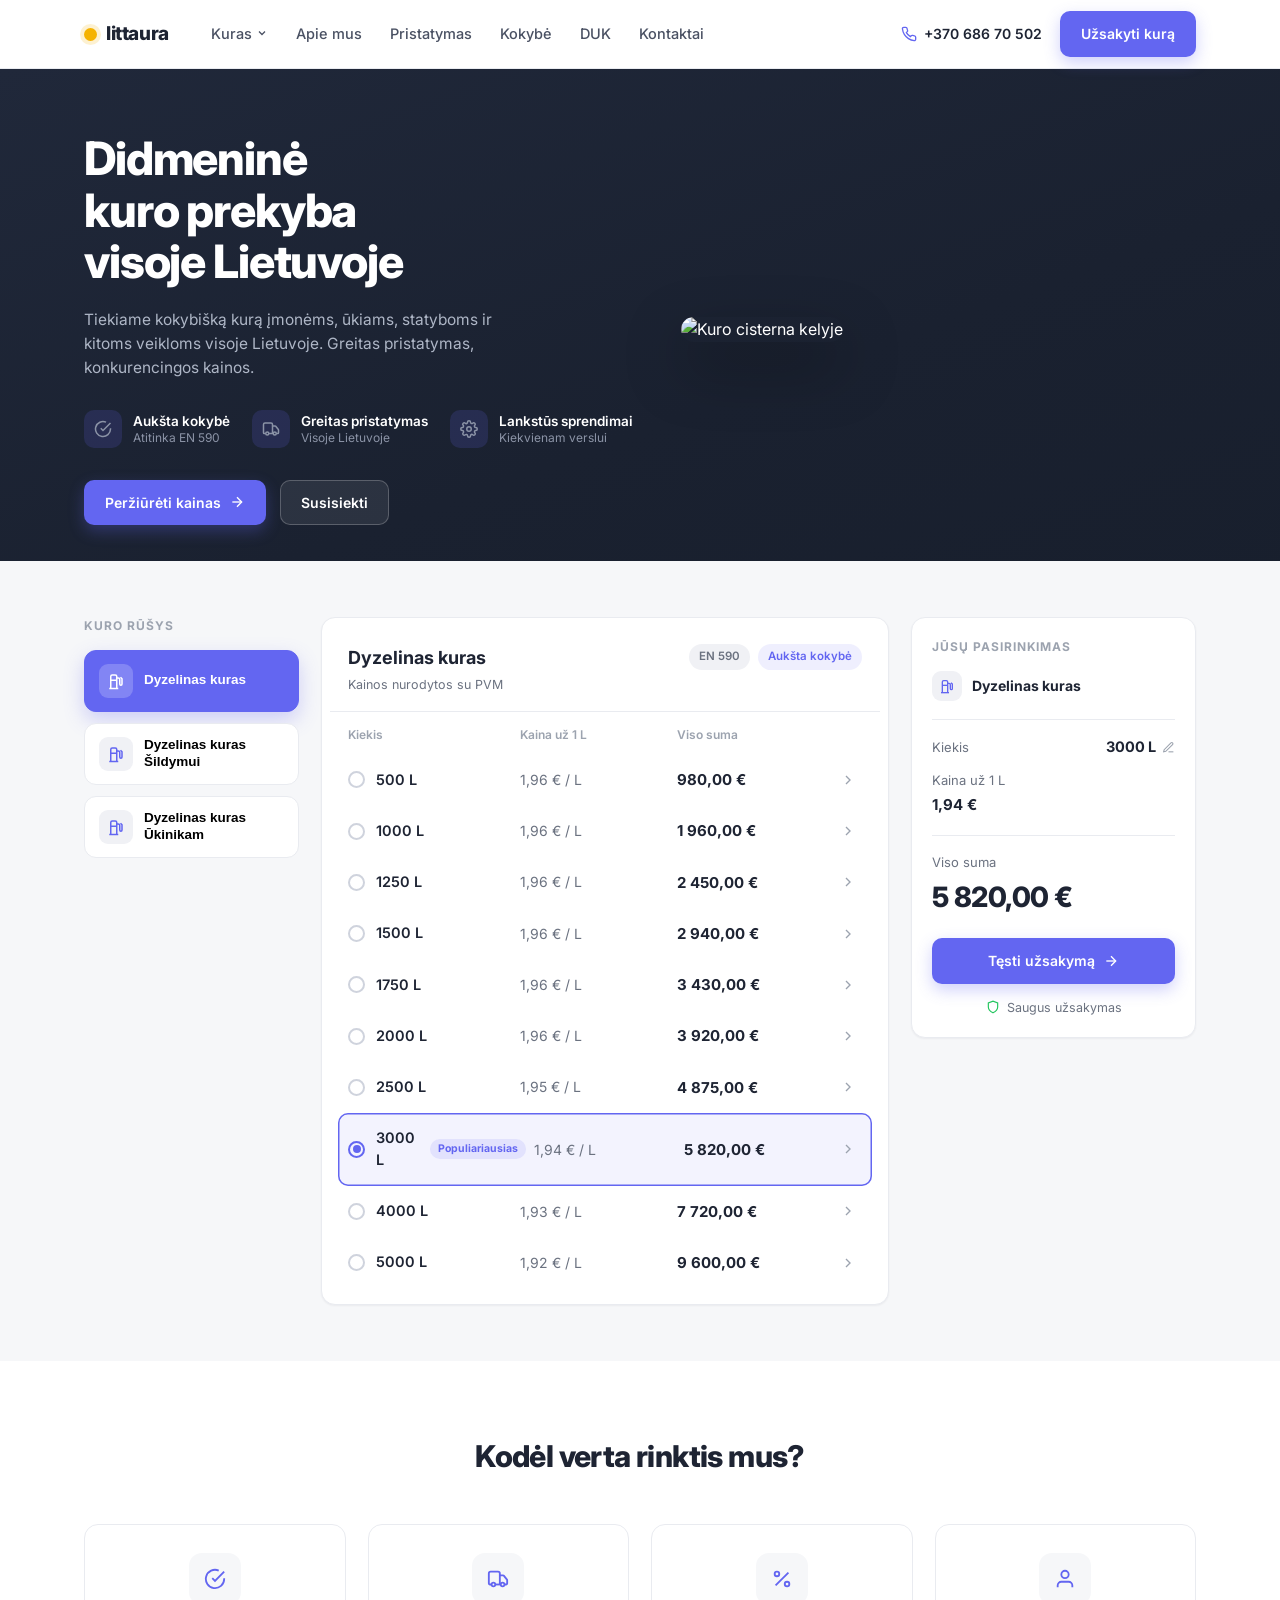
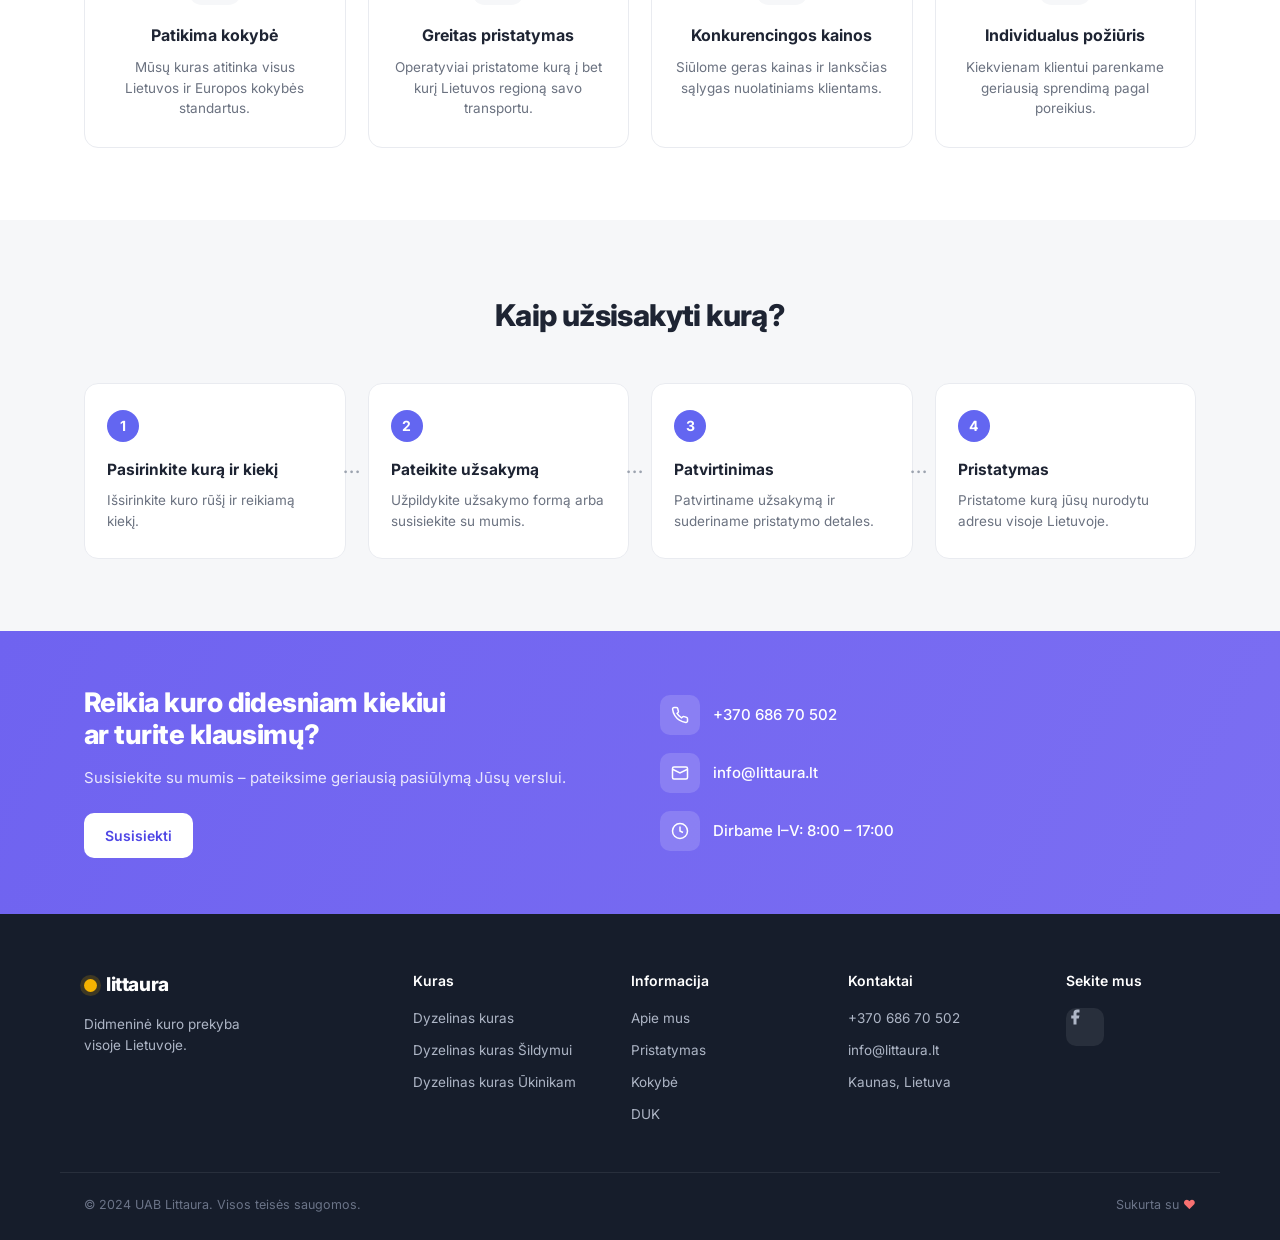
==== index.html @ c308f1c4 "Match the owner's real Google Sheet layout and products - Parser now reads the wide sheet (3 side-by" ====
<!DOCTYPE html>
<html lang="lt">
<head>
  <meta charset="UTF-8" />
  <meta name="viewport" content="width=device-width, initial-scale=1.0" />
  <title>Littaura — Didmeninė kuro prekyba visoje Lietuvoje</title>
  <meta name="description" content="Tiekiame kokybišką kurą įmonėms, ūkiams, statyboms ir kitoms veikloms visoje Lietuvoje. Greitas pristatymas, konkurencingos kainos." />
  <link rel="preconnect" href="https://fonts.googleapis.com" />
  <link rel="preconnect" href="https://fonts.gstatic.com" crossorigin />
  <link href="https://fonts.googleapis.com/css2?family=Inter:wght@400;500;600;700;800&display=swap" rel="stylesheet" />
  <link rel="stylesheet" href="styles.css?v=9" />
</head>
<body>
  <!-- HEADER -->
  <header class="site-header">
    <div class="container header-inner">
      <a href="#" class="brand" aria-label="Littaura">
        <span class="brand-dot"></span>
        <span class="brand-name">littaura</span>
      </a>

      <nav class="nav" id="nav">
        <div class="nav-item has-dropdown">
          <a href="#kainos">Kuras
            <svg width="12" height="12" viewBox="0 0 24 24" fill="none" stroke="currentColor" stroke-width="2.5"><path d="m6 9 6 6 6-6"/></svg>
          </a>
          <div class="dropdown">
            <a href="#kainos" class="fuel-link" data-fuel="DK">Dyzelinas kuras</a>
            <a href="#kainos" class="fuel-link" data-fuel="DKK">Dyzelinas kuras Šildymui</a>
            <a href="#kainos" class="fuel-link" data-fuel="DKU">Dyzelinas kuras Ūkinikam</a>
          </div>
        </div>
        <a href="#apie" class="nav-item">Apie mus</a>
        <a href="#pristatymas" class="nav-item">Pristatymas</a>
        <a href="#kokybe" class="nav-item">Kokybė</a>
        <a href="#duk" class="nav-item">DUK</a>
        <a href="#kontaktai" class="nav-item">Kontaktai</a>
      </nav>

      <div class="header-actions">
        <a href="tel:+37068670502" class="header-phone">
          <svg width="16" height="16" viewBox="0 0 24 24" fill="none" stroke="currentColor" stroke-width="2"><path d="M22 16.92v3a2 2 0 0 1-2.18 2 19.79 19.79 0 0 1-8.63-3.07 19.5 19.5 0 0 1-6-6 19.79 19.79 0 0 1-3.07-8.67A2 2 0 0 1 4.11 2h3a2 2 0 0 1 2 1.72 12.84 12.84 0 0 0 .7 2.81 2 2 0 0 1-.45 2.11L8.09 9.91a16 16 0 0 0 6 6l1.27-1.27a2 2 0 0 1 2.11-.45 12.84 12.84 0 0 0 2.81.7A2 2 0 0 1 22 16.92z"/></svg>
          +370 686 70 502
        </a>
        <a href="#" class="btn btn-primary order-trigger">Užsakyti kurą</a>
        <button class="nav-toggle" id="navToggle" aria-label="Meniu">
          <span></span><span></span><span></span>
        </button>
      </div>
    </div>
  </header>

  <!-- HERO -->
  <section class="hero">
    <div class="container hero-grid">
      <div class="hero-copy">
        <h1>Didmeninė<br />kuro prekyba<br />visoje Lietuvoje</h1>
        <p class="hero-lead">Tiekiame kokybišką kurą įmonėms, ūkiams, statyboms ir kitoms veikloms visoje Lietuvoje. Greitas pristatymas, konkurencingos kainos.</p>

        <div class="hero-features">
          <div class="hero-feature">
            <span class="hf-icon">
              <svg width="18" height="18" viewBox="0 0 24 24" fill="none" stroke="currentColor" stroke-width="2"><path d="M22 11.08V12a10 10 0 1 1-5.93-9.14"/><path d="m9 11 3 3L22 4"/></svg>
            </span>
            <div><strong>Aukšta kokybė</strong><span>Atitinka EN 590</span></div>
          </div>
          <div class="hero-feature">
            <span class="hf-icon">
              <svg width="18" height="18" viewBox="0 0 24 24" fill="none" stroke="currentColor" stroke-width="2"><path d="M14 18V6a2 2 0 0 0-2-2H4a2 2 0 0 0-2 2v11a1 1 0 0 0 1 1h2"/><path d="M15 18H9"/><path d="M19 18h2a1 1 0 0 0 1-1v-3.65a1 1 0 0 0-.22-.62l-3.48-4.35A1 1 0 0 0 17.52 8H14"/><circle cx="17" cy="18" r="2"/><circle cx="7" cy="18" r="2"/></svg>
            </span>
            <div><strong>Greitas pristatymas</strong><span>Visoje Lietuvoje</span></div>
          </div>
          <div class="hero-feature">
            <span class="hf-icon">
              <svg width="18" height="18" viewBox="0 0 24 24" fill="none" stroke="currentColor" stroke-width="2"><circle cx="12" cy="12" r="3"/><path d="M19.4 15a1.65 1.65 0 0 0 .33 1.82l.06.06a2 2 0 1 1-2.83 2.83l-.06-.06a1.65 1.65 0 0 0-1.82-.33 1.65 1.65 0 0 0-1 1.51V21a2 2 0 0 1-4 0v-.09A1.65 1.65 0 0 0 9 19.4a1.65 1.65 0 0 0-1.82.33l-.06.06a2 2 0 1 1-2.83-2.83l.06-.06a1.65 1.65 0 0 0 .33-1.82 1.65 1.65 0 0 0-1.51-1H3a2 2 0 0 1 0-4h.09A1.65 1.65 0 0 0 4.6 9a1.65 1.65 0 0 0-.33-1.82l-.06-.06a2 2 0 1 1 2.83-2.83l.06.06a1.65 1.65 0 0 0 1.82.33H9a1.65 1.65 0 0 0 1-1.51V3a2 2 0 0 1 4 0v.09a1.65 1.65 0 0 0 1 1.51 1.65 1.65 0 0 0 1.82-.33l.06-.06a2 2 0 1 1 2.83 2.83l-.06.06a1.65 1.65 0 0 0-.33 1.82V9a1.65 1.65 0 0 0 1.51 1H21a2 2 0 0 1 0 4h-.09a1.65 1.65 0 0 0-1.51 1z"/></svg>
            </span>
            <div><strong>Lankstūs sprendimai</strong><span>Kiekvienam verslui</span></div>
          </div>
        </div>

        <div class="hero-buttons">
          <a href="#kainos" class="btn btn-primary">Peržiūrėti kainas
            <svg width="16" height="16" viewBox="0 0 24 24" fill="none" stroke="currentColor" stroke-width="2"><path d="M5 12h14"/><path d="m12 5 7 7-7 7"/></svg>
          </a>
          <a href="#" class="btn btn-ghost order-trigger">Susisiekti</a>
        </div>
      </div>

      <div class="hero-media">
        <img src="https://images.unsplash.com/photo-1601584115197-04ecc0da31d7?auto=format&fit=crop&w=1100&q=80" alt="Kuro cisterna kelyje" loading="eager" />
      </div>
    </div>
  </section>

  <!-- PRICING -->
  <section class="pricing" id="kainos">
    <div class="container pricing-grid">
      <!-- Fuel type sidebar -->
      <aside class="fuel-types">
        <h3 class="eyebrow">Kuro rūšys</h3>
        <button class="fuel-type is-active" data-fuel="DK">
          <span class="ft-icon"><svg width="18" height="18" viewBox="0 0 24 24" fill="none" stroke="currentColor" stroke-width="2"><path d="M3 22h12"/><path d="M5 22V6a2 2 0 0 1 2-2h4a2 2 0 0 1 2 2v16"/><path d="M13 8h2a2 2 0 0 1 2 2v6a1.5 1.5 0 0 0 3 0V9l-2-2"/><path d="M5 11h8"/></svg></span>
          <span class="ft-label"><strong>Dyzelinas kuras</strong></span>
        </button>
        <button class="fuel-type" data-fuel="DKK">
          <span class="ft-icon"><svg width="18" height="18" viewBox="0 0 24 24" fill="none" stroke="currentColor" stroke-width="2"><path d="M3 22h12"/><path d="M5 22V6a2 2 0 0 1 2-2h4a2 2 0 0 1 2 2v16"/><path d="M13 8h2a2 2 0 0 1 2 2v6a1.5 1.5 0 0 0 3 0V9l-2-2"/><path d="M5 11h8"/></svg></span>
          <span class="ft-label"><strong>Dyzelinas kuras<br />Šildymui</strong></span>
        </button>
        <button class="fuel-type" data-fuel="DKU">
          <span class="ft-icon"><svg width="18" height="18" viewBox="0 0 24 24" fill="none" stroke="currentColor" stroke-width="2"><path d="M3 22h12"/><path d="M5 22V6a2 2 0 0 1 2-2h4a2 2 0 0 1 2 2v16"/><path d="M13 8h2a2 2 0 0 1 2 2v6a1.5 1.5 0 0 0 3 0V9l-2-2"/><path d="M5 11h8"/></svg></span>
          <span class="ft-label"><strong>Dyzelinas kuras<br />Ūkinikam</strong></span>
        </button>
      </aside>

      <!-- Price table -->
      <div class="price-card">
        <div class="price-head">
          <div>
            <h3 id="fuelTitle">Dyzelinas kuras</h3>
            <p class="price-sub">Kainos nurodytos su PVM</p>
          </div>
          <div class="price-tags">
            <span class="tag tag-muted">EN 590</span>
            <span class="tag tag-soft">Aukšta kokybė</span>
          </div>
        </div>

        <div class="price-table-head">
          <span>Kiekis</span>
          <span>Kaina už 1 L</span>
          <span>Viso suma</span>
          <span></span>
        </div>

        <div class="price-rows" id="priceRows"><!-- JS injected --></div>
      </div>

      <!-- Summary -->
      <aside class="summary-card">
        <h3 class="eyebrow">Jūsų pasirinkimas</h3>
        <div class="summary-fuel">
          <span class="ft-icon sm"><svg width="16" height="16" viewBox="0 0 24 24" fill="none" stroke="currentColor" stroke-width="2"><path d="M3 22h12"/><path d="M5 22V6a2 2 0 0 1 2-2h4a2 2 0 0 1 2 2v16"/><path d="M13 8h2a2 2 0 0 1 2 2v6a1.5 1.5 0 0 0 3 0V9l-2-2"/><path d="M5 11h8"/></svg></span>
          <strong id="sumFuel">Dyzelinas kuras</strong>
        </div>

        <div class="summary-row">
          <span>Kiekis</span>
          <strong id="sumQty">3000 L <svg width="13" height="13" viewBox="0 0 24 24" fill="none" stroke="currentColor" stroke-width="2"><path d="M12 20h9"/><path d="M16.5 3.5a2.121 2.121 0 0 1 3 3L7 19l-4 1 1-4Z"/></svg></strong>
        </div>
        <div class="summary-block">
          <span>Kaina už 1 L</span>
          <strong id="sumUnit">1,94 €</strong>
        </div>

        <div class="summary-total">
          <span>Viso suma</span>
          <strong id="sumTotal">5 820,00 €</strong>
        </div>

        <a href="#" class="btn btn-primary btn-block order-trigger" id="continueOrder" data-prefill>Tęsti užsakymą
          <svg width="16" height="16" viewBox="0 0 24 24" fill="none" stroke="currentColor" stroke-width="2"><path d="M5 12h14"/><path d="m12 5 7 7-7 7"/></svg>
        </a>
        <p class="secure-note">
          <svg width="14" height="14" viewBox="0 0 24 24" fill="none" stroke="currentColor" stroke-width="2"><path d="M12 22s8-4 8-10V5l-8-3-8 3v7c0 6 8 10 8 10z"/></svg>
          Saugus užsakymas
        </p>
      </aside>
    </div>
  </section>

  <!-- WHY US -->
  <section class="section" id="apie">
    <div class="container">
      <h2 class="section-title">Kodėl verta rinktis mus?</h2>
      <div class="cards-4">
        <div class="info-card">
          <span class="ic-icon"><svg width="22" height="22" viewBox="0 0 24 24" fill="none" stroke="currentColor" stroke-width="2"><path d="M22 11.08V12a10 10 0 1 1-5.93-9.14"/><path d="m9 11 3 3L22 4"/></svg></span>
          <h4>Patikima kokybė</h4>
          <p>Mūsų kuras atitinka visus Lietuvos ir Europos kokybės standartus.</p>
        </div>
        <div class="info-card">
          <span class="ic-icon"><svg width="22" height="22" viewBox="0 0 24 24" fill="none" stroke="currentColor" stroke-width="2"><path d="M14 18V6a2 2 0 0 0-2-2H4a2 2 0 0 0-2 2v11a1 1 0 0 0 1 1h2"/><path d="M15 18H9"/><path d="M19 18h2a1 1 0 0 0 1-1v-3.65a1 1 0 0 0-.22-.62l-3.48-4.35A1 1 0 0 0 17.52 8H14"/><circle cx="17" cy="18" r="2"/><circle cx="7" cy="18" r="2"/></svg></span>
          <h4>Greitas pristatymas</h4>
          <p>Operatyviai pristatome kurą į bet kurį Lietuvos regioną savo transportu.</p>
        </div>
        <div class="info-card">
          <span class="ic-icon"><svg width="22" height="22" viewBox="0 0 24 24" fill="none" stroke="currentColor" stroke-width="2"><line x1="19" y1="5" x2="5" y2="19"/><circle cx="6.5" cy="6.5" r="2.5"/><circle cx="17.5" cy="17.5" r="2.5"/></svg></span>
          <h4>Konkurencingos kainos</h4>
          <p>Siūlome geras kainas ir lanksčias sąlygas nuolatiniams klientams.</p>
        </div>
        <div class="info-card">
          <span class="ic-icon"><svg width="22" height="22" viewBox="0 0 24 24" fill="none" stroke="currentColor" stroke-width="2"><path d="M20 21v-2a4 4 0 0 0-4-4H8a4 4 0 0 0-4 4v2"/><circle cx="12" cy="7" r="4"/></svg></span>
          <h4>Individualus požiūris</h4>
          <p>Kiekvienam klientui parenkame geriausią sprendimą pagal poreikius.</p>
        </div>
      </div>
    </div>
  </section>

  <!-- HOW TO ORDER -->
  <section class="section section-alt" id="pristatymas">
    <div class="container">
      <h2 class="section-title">Kaip užsisakyti kurą?</h2>
      <div class="steps">
        <div class="step">
          <span class="step-num">1</span>
          <h4>Pasirinkite kurą ir kiekį</h4>
          <p>Išsirinkite kuro rūšį ir reikiamą kiekį.</p>
        </div>
        <div class="step">
          <span class="step-num">2</span>
          <h4>Pateikite užsakymą</h4>
          <p>Užpildykite užsakymo formą arba susisiekite su mumis.</p>
        </div>
        <div class="step">
          <span class="step-num">3</span>
          <h4>Patvirtinimas</h4>
          <p>Patvirtiname užsakymą ir suderiname pristatymo detales.</p>
        </div>
        <div class="step">
          <span class="step-num">4</span>
          <h4>Pristatymas</h4>
          <p>Pristatome kurą jūsų nurodytu adresu visoje Lietuvoje.</p>
        </div>
      </div>
    </div>
  </section>

  <!-- ORDER MODAL -->
  <div class="modal-overlay" id="orderModal" aria-hidden="true">
    <div class="modal" role="dialog" aria-modal="true" aria-labelledby="modalTitle">
      <button class="modal-close" id="modalClose" aria-label="Uždaryti">
        <svg width="20" height="20" viewBox="0 0 24 24" fill="none" stroke="currentColor" stroke-width="2"><path d="M18 6 6 18"/><path d="m6 6 12 12"/></svg>
      </button>

      <h2 class="modal-title" id="modalTitle">Pateikite užsakymą</h2>
      <p class="form-lead">Užpildykite formą — susisieksime su jumis ir pateiksime geriausią pasiūlymą.</p>

      <div class="modal-summary" id="modalSummary">
        <div class="ms-row"><span>Kuras</span><strong id="msFuel">Dyzelinas kuras</strong></div>
        <div class="ms-row"><span>Kiekis</span><strong id="msQty">3000 L</strong></div>
        <div class="ms-row ms-total"><span>Apytikslė suma</span><strong id="msTotal">5 820,00 €</strong></div>
      </div>

      <form class="order-form" id="orderForm" action="https://api.web3forms.com/submit" method="POST">
        <!-- 1. Gaukite nemokamą raktą: https://web3forms.com -> įveskite el. paštą -> nukopijuokite access key.
             2. Įklijuokite jį čia vietoj YOUR_ACCESS_KEY_HERE. -->
        <input type="hidden" name="access_key" value="YOUR_ACCESS_KEY_HERE" />
        <input type="hidden" name="subject" value="Naujas užsakymas iš Littaura svetainės" />
        <input type="hidden" name="from_name" value="Littaura svetainė" />
        <!-- Honeypot prieš šlamštą -->
        <input type="checkbox" name="botcheck" class="hp" tabindex="-1" autocomplete="off" />

        <div class="field-row">
          <div class="field">
            <label for="f-name">Vardas / Įmonė *</label>
            <input id="f-name" name="Vardas / Įmonė" type="text" required placeholder="Jūsų vardas arba įmonė" />
          </div>
          <div class="field">
            <label for="f-phone">Telefonas *</label>
            <input id="f-phone" name="Telefonas" type="tel" required placeholder="+370 6XX XXXXX" />
          </div>
        </div>

        <div class="field-row">
          <div class="field">
            <label for="f-email">El. paštas *</label>
            <input id="f-email" name="El. paštas" type="email" required placeholder="vardas@imone.lt" />
          </div>
          <div class="field">
            <label for="f-city">Pristatymo miestas / adresas</label>
            <input id="f-city" name="Pristatymo adresas" type="text" placeholder="Miestas, gatvė" />
          </div>
        </div>

        <div class="field-row">
          <div class="field">
            <label for="f-fuel">Kuro rūšis</label>
            <select id="f-fuel" name="Kuro rūšis">
              <option value="Dyzelinas kuras">Dyzelinas kuras</option>
              <option value="Dyzelinas kuras Šildymui">Dyzelinas kuras Šildymui</option>
              <option value="Dyzelinas kuras Ūkinikam">Dyzelinas kuras Ūkinikam</option>
            </select>
          </div>
          <div class="field">
            <label for="f-qty">Kiekis (L)</label>
            <input id="f-qty" name="Kiekis (L)" type="number" min="100" step="50" placeholder="3000" />
          </div>
        </div>

        <input type="hidden" name="Apytikslė suma" id="f-total" value="" />

        <div class="field">
          <label for="f-msg">Žinutė</label>
          <textarea id="f-msg" name="Žinutė" rows="4" placeholder="Papildoma informacija, pageidaujamas pristatymo laikas ir pan."></textarea>
        </div>

        <button type="submit" class="btn btn-primary btn-block" id="orderSubmit">Siųsti užsakymą
          <svg width="16" height="16" viewBox="0 0 24 24" fill="none" stroke="currentColor" stroke-width="2"><path d="M5 12h14"/><path d="m12 5 7 7-7 7"/></svg>
        </button>

        <p class="form-status" id="formStatus" role="status" aria-live="polite"></p>
        <p class="secure-note">
          <svg width="14" height="14" viewBox="0 0 24 24" fill="none" stroke="currentColor" stroke-width="2"><path d="M12 22s8-4 8-10V5l-8-3-8 3v7c0 6 8 10 8 10z"/></svg>
          Saugus užsakymas — jūsų duomenys naudojami tik užsakymui apdoroti
        </p>
      </form>
    </div>
  </div>

  <!-- CTA -->
  <section class="cta" id="kontaktai">
    <div class="container cta-grid">
      <div class="cta-copy">
        <h2>Reikia kuro didesniam kiekiui<br />ar turite klausimų?</h2>
        <p>Susisiekite su mumis – pateiksime geriausią pasiūlymą Jūsų verslui.</p>
        <a href="#" class="btn btn-white order-trigger">Susisiekti</a>
      </div>
      <div class="cta-contacts">
        <a href="tel:+37068670502" class="cta-contact">
          <span class="cc-icon"><svg width="18" height="18" viewBox="0 0 24 24" fill="none" stroke="currentColor" stroke-width="2"><path d="M22 16.92v3a2 2 0 0 1-2.18 2 19.79 19.79 0 0 1-8.63-3.07 19.5 19.5 0 0 1-6-6 19.79 19.79 0 0 1-3.07-8.67A2 2 0 0 1 4.11 2h3a2 2 0 0 1 2 1.72 12.84 12.84 0 0 0 .7 2.81 2 2 0 0 1-.45 2.11L8.09 9.91a16 16 0 0 0 6 6l1.27-1.27a2 2 0 0 1 2.11-.45 12.84 12.84 0 0 0 2.81.7A2 2 0 0 1 22 16.92z"/></svg></span>
          +370 686 70 502
        </a>
        <a href="mailto:info@littaura.lt" class="cta-contact">
          <span class="cc-icon"><svg width="18" height="18" viewBox="0 0 24 24" fill="none" stroke="currentColor" stroke-width="2"><rect x="2" y="4" width="20" height="16" rx="2"/><path d="m22 7-10 5L2 7"/></svg></span>
          info@littaura.lt
        </a>
        <div class="cta-contact">
          <span class="cc-icon"><svg width="18" height="18" viewBox="0 0 24 24" fill="none" stroke="currentColor" stroke-width="2"><circle cx="12" cy="12" r="10"/><path d="M12 6v6l4 2"/></svg></span>
          Dirbame I–V: 8:00 – 17:00
        </div>
      </div>
    </div>
  </section>

  <!-- FOOTER -->
  <footer class="site-footer" id="duk">
    <div class="container footer-grid">
      <div class="footer-brand">
        <a href="#" class="brand">
          <span class="brand-dot"></span>
          <span class="brand-name">littaura</span>
        </a>
        <p>Didmeninė kuro prekyba<br />visoje Lietuvoje.</p>
      </div>
      <div class="footer-col">
        <h5>Kuras</h5>
        <a href="#kainos" class="fuel-link" data-fuel="DK">Dyzelinas kuras</a>
        <a href="#kainos" class="fuel-link" data-fuel="DKK">Dyzelinas kuras Šildymui</a>
        <a href="#kainos" class="fuel-link" data-fuel="DKU">Dyzelinas kuras Ūkinikam</a>
      </div>
      <div class="footer-col">
        <h5>Informacija</h5>
        <a href="#apie">Apie mus</a>
        <a href="#pristatymas">Pristatymas</a>
        <a href="#kokybe">Kokybė</a>
        <a href="#duk">DUK</a>
      </div>
      <div class="footer-col">
        <h5>Kontaktai</h5>
        <a href="tel:+37068670502">+370 686 70 502</a>
        <a href="mailto:info@littaura.lt">info@littaura.lt</a>
        <span>Kaunas, Lietuva</span>
      </div>
      <div class="footer-col">
        <h5>Sekite mus</h5>
        <a href="#" class="social" aria-label="Facebook">
          <svg width="18" height="18" viewBox="0 0 24 24" fill="currentColor"><path d="M18 2h-3a5 5 0 0 0-5 5v3H7v4h3v8h4v-8h3l1-4h-4V7a1 1 0 0 1 1-1h3z"/></svg>
        </a>
      </div>
    </div>
    <div class="container footer-bottom">
      <span>© 2024 UAB Littaura. Visos teisės saugomos.</span>
      <span>Sukurta su <span class="heart">♥</span></span>
    </div>
  </footer>

  <script src="script.js?v=9"></script>
</body>
</html>
---- styles.css ----
:root {
  --navy: #1f2738;
  --navy-deep: #161d2b;
  --indigo: #6366f1;
  --indigo-dark: #4f46e5;
  --violet: #7c6cf0;
  --yellow: #f5b301;
  --text: #1e2433;
  --muted: #6b7280;
  --muted-2: #9ca3af;
  --line: #e9ebf0;
  --bg: #ffffff;
  --bg-soft: #f6f7f9;
  --bg-softer: #f0f1f5;
  --radius: 14px;
  --shadow-sm: 0 1px 2px rgba(16, 24, 40, .05);
  --shadow: 0 10px 30px rgba(16, 24, 40, .08);
}

* { box-sizing: border-box; margin: 0; padding: 0; }

html { scroll-behavior: smooth; }

body {
  font-family: 'Inter', system-ui, -apple-system, sans-serif;
  color: var(--text);
  background: var(--bg);
  line-height: 1.55;
  -webkit-font-smoothing: antialiased;
}

a { text-decoration: none; color: inherit; }

.container {
  width: 100%;
  max-width: 1160px;
  margin: 0 auto;
  padding: 0 24px;
}

/* ---------- Buttons ---------- */
.btn {
  display: inline-flex;
  align-items: center;
  justify-content: center;
  gap: 8px;
  font-size: 14px;
  font-weight: 600;
  padding: 11px 20px;
  border-radius: 10px;
  border: 1px solid transparent;
  cursor: pointer;
  transition: transform .15s ease, background .15s ease, box-shadow .15s ease;
  white-space: nowrap;
}
.btn:hover { transform: translateY(-1px); }
.btn-primary { background: var(--indigo); color: #fff; box-shadow: 0 6px 16px rgba(99, 102, 241, .3); }
.btn-primary:hover { background: var(--indigo-dark); }
.btn-ghost { background: rgba(255, 255, 255, .08); color: #fff; border-color: rgba(255, 255, 255, .22); }
.btn-ghost:hover { background: rgba(255, 255, 255, .15); }
.btn-white { background: #fff; color: var(--indigo-dark); }
.btn-block { width: 100%; }

/* ---------- Header ---------- */
.site-header {
  position: sticky;
  top: 0;
  z-index: 50;
  background: rgba(255, 255, 255, .92);
  backdrop-filter: blur(10px);
  border-bottom: 1px solid var(--line);
}
.header-inner {
  display: flex;
  align-items: center;
  gap: 24px;
  height: 68px;
}
.brand { display: inline-flex; align-items: center; gap: 9px; font-weight: 800; }
.brand-dot { width: 13px; height: 13px; border-radius: 50%; background: var(--yellow); box-shadow: 0 0 0 4px rgba(245, 179, 1, .18); }
.brand-name { font-size: 19px; letter-spacing: -.02em; }

.nav { display: flex; align-items: center; gap: 28px; margin-left: 18px; }
.nav-item { font-size: 14.5px; font-weight: 500; color: #4a5163; display: inline-flex; align-items: center; gap: 4px; transition: color .15s; }
.nav-item:hover { color: var(--indigo); }
.has-dropdown { position: relative; }
.dropdown {
  position: absolute;
  top: 130%;
  left: -14px;
  background: #fff;
  border: 1px solid var(--line);
  border-radius: 12px;
  box-shadow: var(--shadow);
  padding: 8px;
  min-width: 230px;
  opacity: 0;
  visibility: hidden;
  transform: translateY(6px);
  transition: all .18s ease;
}
.has-dropdown:hover .dropdown { opacity: 1; visibility: visible; transform: translateY(0); }
.dropdown a { display: block; padding: 9px 12px; border-radius: 8px; font-size: 14px; color: #4a5163; }
.dropdown a:hover { background: var(--bg-soft); color: var(--indigo); }

.header-actions { display: flex; align-items: center; gap: 18px; margin-left: auto; }
.header-phone { display: inline-flex; align-items: center; gap: 7px; font-size: 14px; font-weight: 600; color: var(--text); }
.header-phone svg { color: var(--indigo); }

.nav-toggle { display: none; flex-direction: column; gap: 4px; background: none; border: none; cursor: pointer; padding: 6px; }
.nav-toggle span { width: 22px; height: 2px; background: var(--text); border-radius: 2px; }

/* ---------- Hero ---------- */
.hero {
  background: linear-gradient(160deg, #20283a 0%, #1a2130 60%, #181f2d 100%);
  color: #fff;
  padding: 64px 0 70px;
}
.hero-grid {
  display: grid;
  grid-template-columns: 1fr 1.25fr;
  gap: 48px;
  align-items: center;
}
.hero-copy h1 { font-size: 46px; line-height: 1.12; font-weight: 800; letter-spacing: -.025em; }
.hero-lead { margin-top: 20px; max-width: 440px; color: #aeb6c6; font-size: 15.5px; }

.hero-features { display: flex; flex-wrap: nowrap; gap: 22px; margin: 30px 0 32px; }
.hero-feature { display: flex; align-items: center; gap: 11px; }
.hf-icon {
  width: 38px; height: 38px; border-radius: 10px;
  display: grid; place-items: center;
  background: rgba(99, 102, 241, .16); color: #b7b9fb;
  flex-shrink: 0;
}
.hero-feature div { display: flex; flex-direction: column; line-height: 1.25; }
.hero-feature strong { font-size: 13.5px; font-weight: 600; white-space: nowrap; }
.hero-feature span { font-size: 12px; color: #8b93a6; white-space: nowrap; }

.hero-buttons { display: flex; gap: 14px; }

.hero-media img {
  width: 100%;
  height: 460px;
  object-fit: cover;
  border-radius: 16px;
  box-shadow: 0 24px 60px rgba(0, 0, 0, .35);
}

/* ---------- Pricing ---------- */
.pricing { background: var(--bg-soft); padding: 56px 0; margin-top: -34px; }
.pricing-grid {
  display: grid;
  grid-template-columns: 215px 1fr 285px;
  gap: 22px;
  align-items: start;
}
.eyebrow { font-size: 12px; font-weight: 700; text-transform: uppercase; letter-spacing: .08em; color: var(--muted-2); margin-bottom: 14px; }

.fuel-types { }
.fuel-type {
  width: 100%;
  display: flex;
  align-items: center;
  gap: 11px;
  text-align: left;
  background: #fff;
  border: 1px solid var(--line);
  border-radius: 12px;
  padding: 13px 14px;
  margin-bottom: 11px;
  cursor: pointer;
  transition: all .15s ease;
}
.fuel-type:hover { border-color: #c9ccf6; }
.fuel-type.is-active { background: var(--indigo); border-color: var(--indigo); box-shadow: 0 8px 20px rgba(99, 102, 241, .28); }
.fuel-type.is-active .ft-label strong { color: #fff; }
.fuel-type.is-active .ft-icon { background: rgba(255, 255, 255, .2); color: #fff; }
.ft-icon { width: 34px; height: 34px; border-radius: 9px; background: var(--bg-softer); color: var(--indigo); display: grid; place-items: center; flex-shrink: 0; }
.ft-icon.sm { width: 30px; height: 30px; }
.ft-label strong { font-size: 13.5px; font-weight: 600; line-height: 1.25; display: block; }

/* Price card */
.price-card { background: #fff; border: 1px solid var(--line); border-radius: var(--radius); padding: 8px; box-shadow: var(--shadow-sm); }
.price-head { display: flex; justify-content: space-between; align-items: flex-start; padding: 18px 18px 16px; border-bottom: 1px solid var(--line); }
.price-head h3 { font-size: 18px; font-weight: 700; }
.price-sub { font-size: 12.5px; color: var(--muted); margin-top: 3px; }
.price-tags { display: flex; gap: 8px; flex-shrink: 0; }
.tag { font-size: 11.5px; font-weight: 600; padding: 4px 10px; border-radius: 20px; }
.tag-muted { background: var(--bg-softer); color: var(--muted); }
.tag-soft { background: rgba(99, 102, 241, .1); color: var(--indigo); }

.price-table-head, .price-row {
  display: grid;
  grid-template-columns: 1.1fr 1fr 1fr 28px;
  align-items: center;
  gap: 8px;
}
.price-table-head { padding: 14px 18px 10px; font-size: 12px; color: var(--muted-2); font-weight: 600; }
.price-rows { padding: 0 8px 8px; }
.price-row {
  padding: 14px 10px;
  border-radius: 10px;
  cursor: pointer;
  transition: background .12s ease;
  position: relative;
}
.price-row:hover { background: var(--bg-soft); }
.price-row.is-selected { background: #f3f3fe; box-shadow: inset 0 0 0 1.5px var(--indigo); }

.qty-cell { display: flex; align-items: center; gap: 11px; font-size: 14.5px; font-weight: 600; }
.radio {
  width: 17px; height: 17px; border-radius: 50%;
  border: 2px solid #cfd3dd; flex-shrink: 0;
  display: grid; place-items: center; transition: all .12s;
}
.price-row.is-selected .radio { border-color: var(--indigo); }
.price-row.is-selected .radio::after { content: ''; width: 8px; height: 8px; border-radius: 50%; background: var(--indigo); }
.badge-pop { font-size: 10.5px; font-weight: 700; color: var(--indigo); background: rgba(99, 102, 241, .12); padding: 2px 8px; border-radius: 12px; margin-left: 4px; }

.unit-cell { font-size: 14px; color: var(--muted); }
.total-cell { font-size: 15px; font-weight: 700; }
.chev { color: var(--muted-2); display: grid; place-items: center; }

/* Summary */
.summary-card { background: #fff; border: 1px solid var(--line); border-radius: var(--radius); padding: 20px; box-shadow: var(--shadow-sm); position: sticky; top: 88px; }
.summary-fuel { display: flex; align-items: center; gap: 10px; padding-bottom: 18px; border-bottom: 1px solid var(--line); }
.summary-fuel strong { font-size: 14px; }
.summary-row { display: flex; justify-content: space-between; align-items: center; padding: 16px 0 4px; }
.summary-row span { font-size: 13px; color: var(--muted); }
.summary-row strong { font-size: 14.5px; display: inline-flex; align-items: center; gap: 6px; }
.summary-row strong svg { color: var(--muted-2); }
.summary-block { padding: 8px 0 18px; border-bottom: 1px solid var(--line); }
.summary-block span { font-size: 13px; color: var(--muted); display: block; margin-bottom: 2px; }
.summary-block strong { font-size: 15px; }
.summary-total { padding: 16px 0 18px; }
.summary-total span { font-size: 13px; color: var(--muted); display: block; margin-bottom: 4px; }
.summary-total strong { font-size: 28px; font-weight: 800; letter-spacing: -.02em; }
.secure-note { display: flex; align-items: center; justify-content: center; gap: 7px; margin-top: 14px; font-size: 12.5px; color: var(--muted); }
.secure-note svg { color: #22c55e; }

/* ---------- Sections ---------- */
.section { padding: 72px 0; }
.section-alt { background: var(--bg-soft); }
.section-title { text-align: center; font-size: 30px; font-weight: 800; letter-spacing: -.02em; margin-bottom: 44px; }

.cards-4 { display: grid; grid-template-columns: repeat(4, 1fr); gap: 22px; }
.info-card {
  background: #fff;
  border: 1px solid var(--line);
  border-radius: var(--radius);
  padding: 28px 22px;
  text-align: center;
  transition: transform .18s ease, box-shadow .18s ease;
}
.info-card:hover { transform: translateY(-4px); box-shadow: var(--shadow); }
.ic-icon {
  width: 52px; height: 52px; border-radius: 13px;
  display: grid; place-items: center; margin: 0 auto 18px;
  background: var(--bg-soft); color: var(--indigo);
}
.info-card h4 { font-size: 16px; font-weight: 700; margin-bottom: 9px; }
.info-card p { font-size: 13.5px; color: var(--muted); }

/* Steps */
.steps { display: grid; grid-template-columns: repeat(4, 1fr); gap: 22px; position: relative; }
.step {
  background: #fff;
  border: 1px solid var(--line);
  border-radius: var(--radius);
  padding: 26px 22px;
  position: relative;
}
.step-num {
  width: 32px; height: 32px; border-radius: 50%;
  background: var(--indigo); color: #fff;
  display: grid; place-items: center;
  font-size: 14px; font-weight: 700; margin-bottom: 16px;
}
.step h4 { font-size: 15.5px; font-weight: 700; margin-bottom: 8px; }
.step p { font-size: 13.5px; color: var(--muted); }
.step:not(:last-child)::after {
  content: '···';
  position: absolute;
  right: -16px; top: 50%;
  transform: translateY(-50%);
  color: var(--muted-2);
  font-weight: 700;
  letter-spacing: 1px;
}

/* ---------- Order modal ---------- */
.modal-overlay {
  position: fixed;
  inset: 0;
  z-index: 100;
  background: rgba(18, 22, 33, .55);
  backdrop-filter: blur(3px);
  display: flex;
  align-items: flex-start;
  justify-content: center;
  padding: 40px 20px;
  overflow-y: auto;
  opacity: 0;
  visibility: hidden;
  transition: opacity .2s ease, visibility .2s ease;
}
.modal-overlay.open { opacity: 1; visibility: visible; }
.modal {
  position: relative;
  background: #fff;
  border-radius: 18px;
  padding: 32px;
  width: 100%;
  max-width: 560px;
  box-shadow: 0 30px 80px rgba(0, 0, 0, .35);
  transform: translateY(14px) scale(.98);
  transition: transform .22s ease;
}
.modal-overlay.open .modal { transform: translateY(0) scale(1); }
.modal-close {
  position: absolute;
  top: 16px;
  right: 16px;
  width: 36px;
  height: 36px;
  border: none;
  border-radius: 9px;
  background: var(--bg-soft);
  color: var(--muted);
  cursor: pointer;
  display: grid;
  place-items: center;
  transition: background .15s, color .15s;
}
.modal-close:hover { background: var(--bg-softer); color: var(--text); }
.modal-title { font-size: 23px; font-weight: 800; letter-spacing: -.02em; margin-bottom: 6px; }
.form-lead { color: var(--muted); font-size: 14.5px; margin-bottom: 18px; }

.modal-summary {
  background: var(--bg-soft);
  border: 1px solid var(--line);
  border-radius: 12px;
  padding: 14px 16px;
  margin-bottom: 22px;
}
.ms-row { display: flex; justify-content: space-between; align-items: center; padding: 5px 0; font-size: 14px; }
.ms-row span { color: var(--muted); }
.ms-row strong { font-weight: 600; }
.ms-total { border-top: 1px solid var(--line); margin-top: 4px; padding-top: 10px; }
.ms-total span { color: var(--text); font-weight: 600; }
.ms-total strong { font-size: 19px; font-weight: 800; color: var(--indigo); }

.order-form { }
body.modal-open { overflow: hidden; }
.field-row { display: grid; grid-template-columns: 1fr 1fr; gap: 16px; }
.field { margin-bottom: 16px; display: flex; flex-direction: column; }
.field label { font-size: 13px; font-weight: 600; color: #404a5e; margin-bottom: 7px; }
.field input, .field select, .field textarea {
  font-family: inherit;
  font-size: 14.5px;
  color: var(--text);
  padding: 12px 13px;
  border: 1px solid var(--line);
  border-radius: 10px;
  background: var(--bg-soft);
  transition: border-color .15s, background .15s, box-shadow .15s;
}
.field input::placeholder, .field textarea::placeholder { color: var(--muted-2); }
.field input:focus, .field select:focus, .field textarea:focus {
  outline: none;
  border-color: var(--indigo);
  background: #fff;
  box-shadow: 0 0 0 3px rgba(99, 102, 241, .12);
}
.field textarea { resize: vertical; min-height: 96px; }
.order-form .btn-block { margin-top: 6px; }
.hp { position: absolute; left: -9999px; opacity: 0; pointer-events: none; }
.form-status { font-size: 13.5px; margin-top: 14px; text-align: center; display: none; }
.form-status.show { display: block; }
.form-status.ok { color: #16a34a; }
.form-status.err { color: #dc2626; }
.order-form .secure-note { margin-top: 12px; }

/* ---------- CTA ---------- */
.cta { background: linear-gradient(115deg, #6f63f0 0%, #7b6ef2 100%); color: #fff; padding: 56px 0; }
.cta-grid { display: grid; grid-template-columns: 1fr 1fr; gap: 40px; align-items: center; }
.cta-copy h2 { font-size: 27px; font-weight: 800; line-height: 1.2; letter-spacing: -.02em; }
.cta-copy p { margin: 14px 0 24px; color: rgba(255, 255, 255, .85); font-size: 15px; }
.cta-contacts { display: flex; flex-direction: column; gap: 18px; }
.cta-contact { display: flex; align-items: center; gap: 13px; font-size: 15px; font-weight: 500; }
.cc-icon { width: 40px; height: 40px; border-radius: 10px; background: rgba(255, 255, 255, .15); display: grid; place-items: center; flex-shrink: 0; }

/* ---------- Footer ---------- */
.site-footer { background: var(--navy-deep); color: #aeb6c6; padding: 56px 0 26px; }
.footer-grid { display: grid; grid-template-columns: 1.6fr 1fr 1fr 1fr .7fr; gap: 32px; padding-bottom: 36px; border-bottom: 1px solid rgba(255, 255, 255, .08); }
.footer-brand .brand-name { color: #fff; }
.footer-brand p { margin-top: 14px; font-size: 13.5px; }
.footer-col h5 { color: #fff; font-size: 14px; font-weight: 600; margin-bottom: 16px; }
.footer-col a, .footer-col span { display: block; font-size: 13.5px; margin-bottom: 11px; transition: color .15s; }
.footer-col a:hover { color: #fff; }
.social { width: 38px; height: 38px; border-radius: 10px; background: rgba(255, 255, 255, .08); display: grid; place-items: center; color: #aeb6c6; transition: all .15s; }
.social:hover { background: var(--indigo); color: #fff; }
.footer-bottom { display: flex; justify-content: space-between; align-items: center; padding-top: 22px; font-size: 12.5px; color: #6b7488; }
.heart { color: #f87171; }

/* ---------- Responsive ---------- */
@media (max-width: 980px) {
  .pricing-grid { grid-template-columns: 1fr; }
  .fuel-types { display: grid; grid-template-columns: repeat(3, 1fr); gap: 11px; }
  .fuel-type { margin-bottom: 0; }
  .eyebrow { grid-column: 1 / -1; }
  .summary-card { position: static; }
  .cards-4 { grid-template-columns: repeat(2, 1fr); }
  .steps { grid-template-columns: repeat(2, 1fr); }
  .step:not(:last-child)::after { display: none; }
  .cta-grid { grid-template-columns: 1fr; }
  .footer-grid { grid-template-columns: 1fr 1fr; }
}

@media (max-width: 760px) {
  .nav { display: none; position: absolute; top: 68px; left: 0; right: 0; flex-direction: column; align-items: flex-start; gap: 4px; background: #fff; border-bottom: 1px solid var(--line); padding: 14px 24px; margin: 0; }
  .nav.open { display: flex; }
  .nav-toggle { display: flex; }
  .header-phone { display: none; }
  .hero { padding: 44px 0 54px; }
  .hero-grid { grid-template-columns: 1fr; gap: 30px; }
  .hero-copy h1 { font-size: 34px; }
  /* Let the feature badges wrap on small screens (they're forced to one line only on desktop). */
  .hero-features { flex-wrap: wrap; gap: 16px 26px; margin: 24px 0 26px; }
  .hero-media { order: -1; }
  .hero-media img { height: 230px; }
}

@media (max-width: 560px) {
  .container { padding: 0 16px; }
  .fuel-types { grid-template-columns: 1fr; }
  .cards-4, .steps, .footer-grid { grid-template-columns: 1fr; }
  .price-head { flex-direction: column; gap: 12px; }
  .footer-bottom { flex-direction: column; gap: 8px; }
  .section { padding: 48px 0; }
  .section-title { font-size: 23px; margin-bottom: 30px; }
  .hero-copy h1 { font-size: 30px; }
  .hero-buttons { flex-wrap: wrap; }
  .hero-buttons .btn { flex: 1 1 auto; }

  /* Compact price table: drop the chevron column, tighten spacing, allow the badge to wrap. */
  .price-table-head, .price-row { grid-template-columns: 1.2fr 1fr 1fr; gap: 6px; }
  .price-table-head { padding: 12px 12px 8px; font-size: 11px; }
  .price-rows { padding: 0 6px 6px; }
  .price-row { padding: 12px 8px; }
  .chev { display: none; }
  .qty-cell { flex-wrap: wrap; gap: 8px; font-size: 14px; }
  .badge-pop { margin-left: 0; }
  .unit-cell { font-size: 12.5px; }
  .total-cell { font-size: 13.5px; }
  .price-card { padding: 4px; }
  .price-head { padding: 16px 14px 14px; }

  .summary-total strong { font-size: 26px; }

  /* Form/modal */
  .field-row { grid-template-columns: 1fr; gap: 0; }
  .modal { padding: 24px 18px; border-radius: 16px; }
  .modal-overlay { padding: 12px; align-items: flex-start; }
  .modal-title { font-size: 21px; }
  /* 16px inputs stop iOS Safari from auto-zooming on focus. */
  .field input, .field select, .field textarea { font-size: 16px; }
}
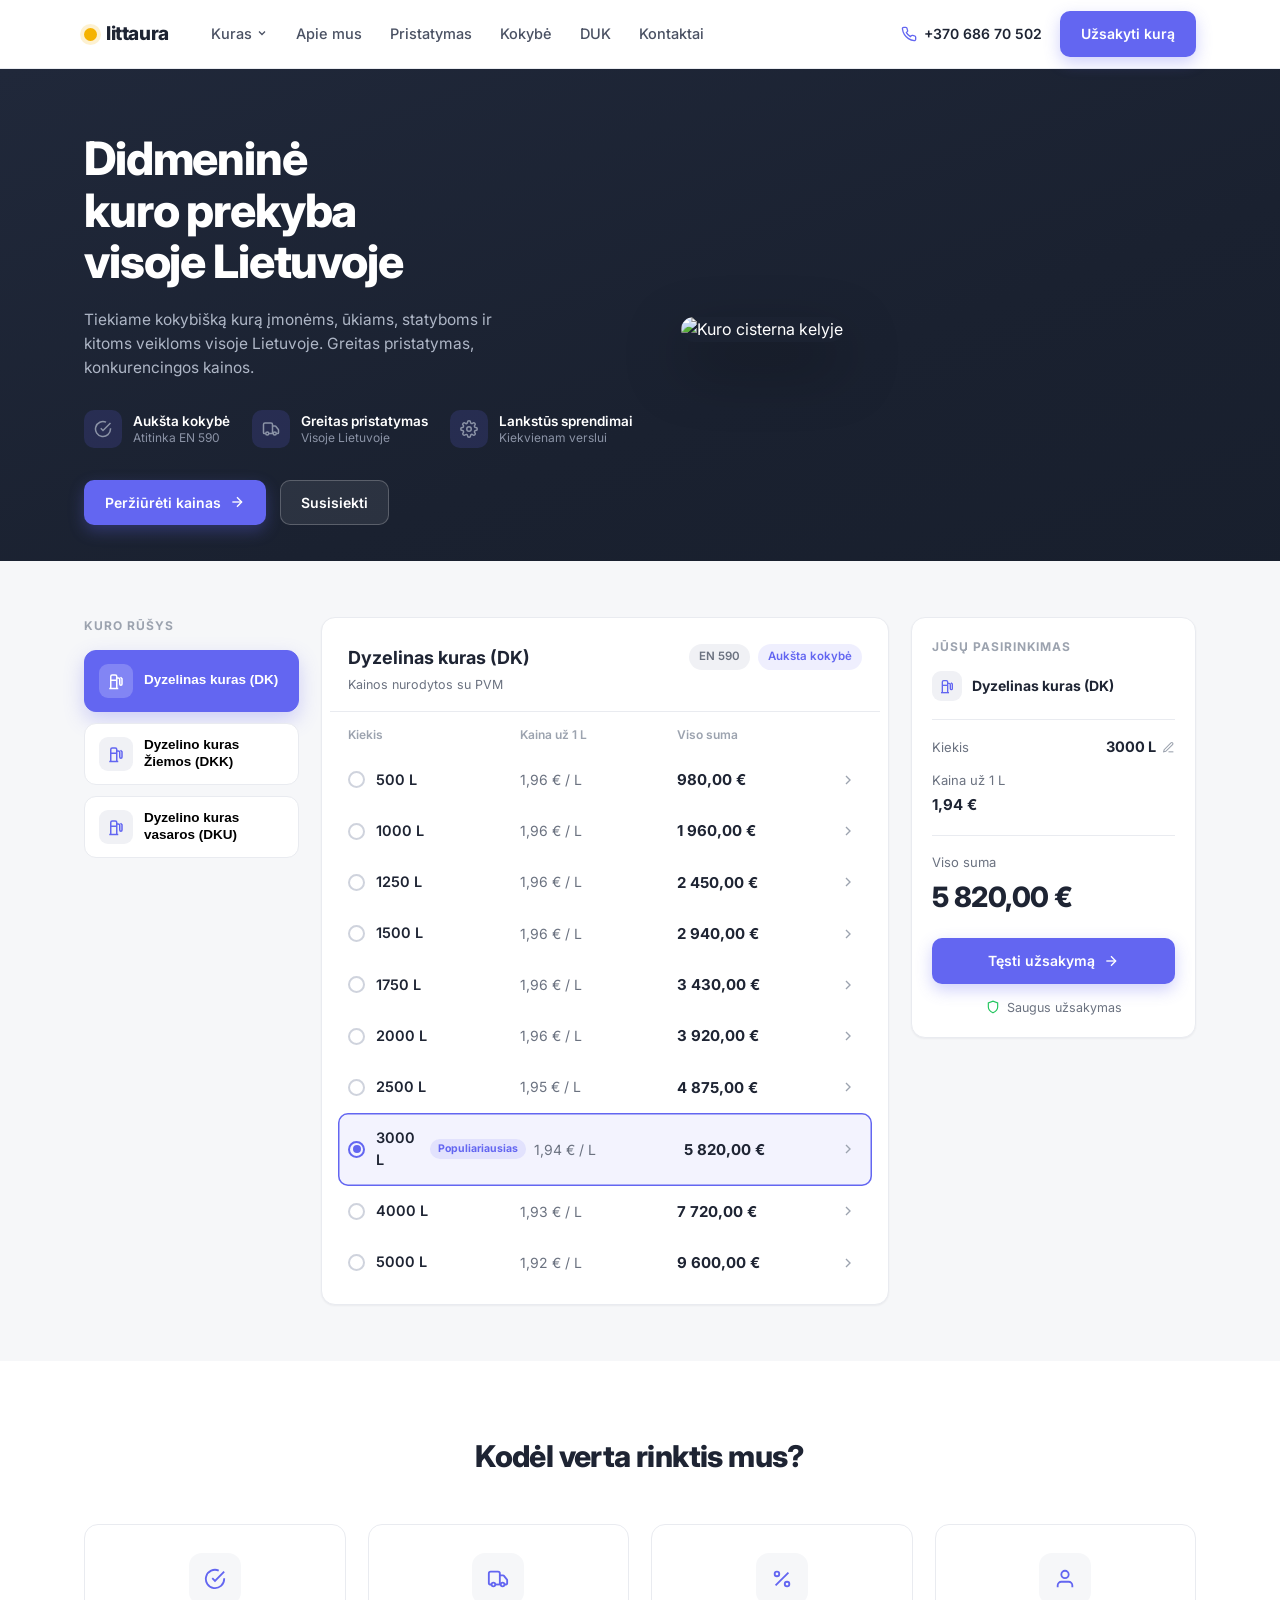
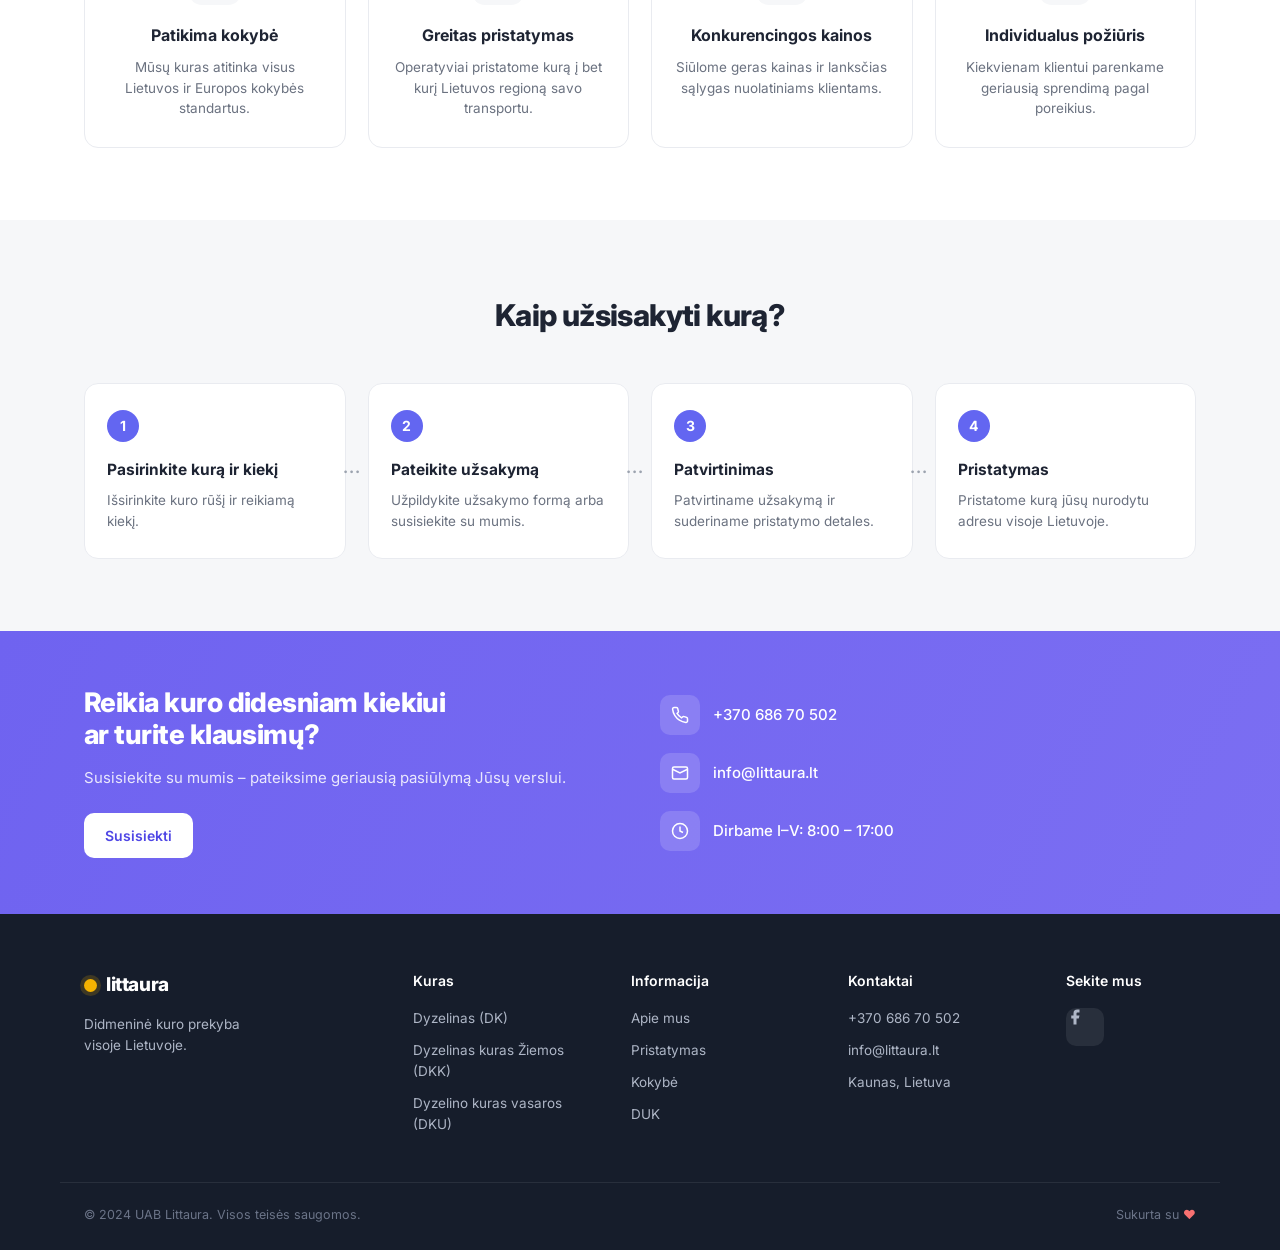
==== commit 0c6f2f54: "Revert fuel display names to DK / Žiemos (DKK) / vasaros (DKU) Names only; sheet parsing (by column " ====
--- a/index.html
+++ b/index.html
@@ -8,7 +8,7 @@
   <link rel="preconnect" href="https://fonts.googleapis.com" />
   <link rel="preconnect" href="https://fonts.gstatic.com" crossorigin />
   <link href="https://fonts.googleapis.com/css2?family=Inter:wght@400;500;600;700;800&display=swap" rel="stylesheet" />
-  <link rel="stylesheet" href="styles.css?v=9" />
+  <link rel="stylesheet" href="styles.css?v=10" />
 </head>
 <body>
   <!-- HEADER -->
@@ -25,9 +25,9 @@
             <svg width="12" height="12" viewBox="0 0 24 24" fill="none" stroke="currentColor" stroke-width="2.5"><path d="m6 9 6 6 6-6"/></svg>
           </a>
           <div class="dropdown">
-            <a href="#kainos" class="fuel-link" data-fuel="DK">Dyzelinas kuras</a>
-            <a href="#kainos" class="fuel-link" data-fuel="DKK">Dyzelinas kuras Šildymui</a>
-            <a href="#kainos" class="fuel-link" data-fuel="DKU">Dyzelinas kuras Ūkinikam</a>
+            <a href="#kainos" class="fuel-link" data-fuel="DK">Dyzelinas kuras (DK)</a>
+            <a href="#kainos" class="fuel-link" data-fuel="DKK">Dyzelino kuras Žiemos (DKK)</a>
+            <a href="#kainos" class="fuel-link" data-fuel="DKU">Dyzelino kuras vasaros (DKU)</a>
           </div>
         </div>
         <a href="#apie" class="nav-item">Apie mus</a>
@@ -100,15 +100,15 @@
         <h3 class="eyebrow">Kuro rūšys</h3>
         <button class="fuel-type is-active" data-fuel="DK">
           <span class="ft-icon"><svg width="18" height="18" viewBox="0 0 24 24" fill="none" stroke="currentColor" stroke-width="2"><path d="M3 22h12"/><path d="M5 22V6a2 2 0 0 1 2-2h4a2 2 0 0 1 2 2v16"/><path d="M13 8h2a2 2 0 0 1 2 2v6a1.5 1.5 0 0 0 3 0V9l-2-2"/><path d="M5 11h8"/></svg></span>
-          <span class="ft-label"><strong>Dyzelinas kuras</strong></span>
+          <span class="ft-label"><strong>Dyzelinas kuras (DK)</strong></span>
         </button>
         <button class="fuel-type" data-fuel="DKK">
           <span class="ft-icon"><svg width="18" height="18" viewBox="0 0 24 24" fill="none" stroke="currentColor" stroke-width="2"><path d="M3 22h12"/><path d="M5 22V6a2 2 0 0 1 2-2h4a2 2 0 0 1 2 2v16"/><path d="M13 8h2a2 2 0 0 1 2 2v6a1.5 1.5 0 0 0 3 0V9l-2-2"/><path d="M5 11h8"/></svg></span>
-          <span class="ft-label"><strong>Dyzelinas kuras<br />Šildymui</strong></span>
+          <span class="ft-label"><strong>Dyzelino kuras<br />Žiemos (DKK)</strong></span>
         </button>
         <button class="fuel-type" data-fuel="DKU">
           <span class="ft-icon"><svg width="18" height="18" viewBox="0 0 24 24" fill="none" stroke="currentColor" stroke-width="2"><path d="M3 22h12"/><path d="M5 22V6a2 2 0 0 1 2-2h4a2 2 0 0 1 2 2v16"/><path d="M13 8h2a2 2 0 0 1 2 2v6a1.5 1.5 0 0 0 3 0V9l-2-2"/><path d="M5 11h8"/></svg></span>
-          <span class="ft-label"><strong>Dyzelinas kuras<br />Ūkinikam</strong></span>
+          <span class="ft-label"><strong>Dyzelino kuras<br />vasaros (DKU)</strong></span>
         </button>
       </aside>
 
@@ -116,7 +116,7 @@
       <div class="price-card">
         <div class="price-head">
           <div>
-            <h3 id="fuelTitle">Dyzelinas kuras</h3>
+            <h3 id="fuelTitle">Dyzelinas kuras (DK)</h3>
             <p class="price-sub">Kainos nurodytos su PVM</p>
           </div>
           <div class="price-tags">
@@ -140,7 +140,7 @@
         <h3 class="eyebrow">Jūsų pasirinkimas</h3>
         <div class="summary-fuel">
           <span class="ft-icon sm"><svg width="16" height="16" viewBox="0 0 24 24" fill="none" stroke="currentColor" stroke-width="2"><path d="M3 22h12"/><path d="M5 22V6a2 2 0 0 1 2-2h4a2 2 0 0 1 2 2v16"/><path d="M13 8h2a2 2 0 0 1 2 2v6a1.5 1.5 0 0 0 3 0V9l-2-2"/><path d="M5 11h8"/></svg></span>
-          <strong id="sumFuel">Dyzelinas kuras</strong>
+          <strong id="sumFuel">Dyzelinas kuras (DK)</strong>
         </div>
 
         <div class="summary-row">
@@ -237,7 +237,7 @@
       <p class="form-lead">Užpildykite formą — susisieksime su jumis ir pateiksime geriausią pasiūlymą.</p>
 
       <div class="modal-summary" id="modalSummary">
-        <div class="ms-row"><span>Kuras</span><strong id="msFuel">Dyzelinas kuras</strong></div>
+        <div class="ms-row"><span>Kuras</span><strong id="msFuel">Dyzelinas kuras (DK)</strong></div>
         <div class="ms-row"><span>Kiekis</span><strong id="msQty">3000 L</strong></div>
         <div class="ms-row ms-total"><span>Apytikslė suma</span><strong id="msTotal">5 820,00 €</strong></div>
       </div>
@@ -277,9 +277,9 @@
           <div class="field">
             <label for="f-fuel">Kuro rūšis</label>
             <select id="f-fuel" name="Kuro rūšis">
-              <option value="Dyzelinas kuras">Dyzelinas kuras</option>
-              <option value="Dyzelinas kuras Šildymui">Dyzelinas kuras Šildymui</option>
-              <option value="Dyzelinas kuras Ūkinikam">Dyzelinas kuras Ūkinikam</option>
+              <option value="Dyzelinas kuras (DK)">Dyzelinas kuras (DK)</option>
+              <option value="Dyzelino kuras Žiemos (DKK)">Dyzelino kuras Žiemos (DKK)</option>
+              <option value="Dyzelino kuras vasaros (DKU)">Dyzelino kuras vasaros (DKU)</option>
             </select>
           </div>
           <div class="field">
@@ -345,9 +345,9 @@
       </div>
       <div class="footer-col">
         <h5>Kuras</h5>
-        <a href="#kainos" class="fuel-link" data-fuel="DK">Dyzelinas kuras</a>
-        <a href="#kainos" class="fuel-link" data-fuel="DKK">Dyzelinas kuras Šildymui</a>
-        <a href="#kainos" class="fuel-link" data-fuel="DKU">Dyzelinas kuras Ūkinikam</a>
+        <a href="#kainos" class="fuel-link" data-fuel="DK">Dyzelinas (DK)</a>
+        <a href="#kainos" class="fuel-link" data-fuel="DKK">Dyzelinas kuras Žiemos (DKK)</a>
+        <a href="#kainos" class="fuel-link" data-fuel="DKU">Dyzelino kuras vasaros (DKU)</a>
       </div>
       <div class="footer-col">
         <h5>Informacija</h5>
@@ -375,6 +375,6 @@
     </div>
   </footer>
 
-  <script src="script.js?v=9"></script>
+  <script src="script.js?v=10"></script>
 </body>
 </html>
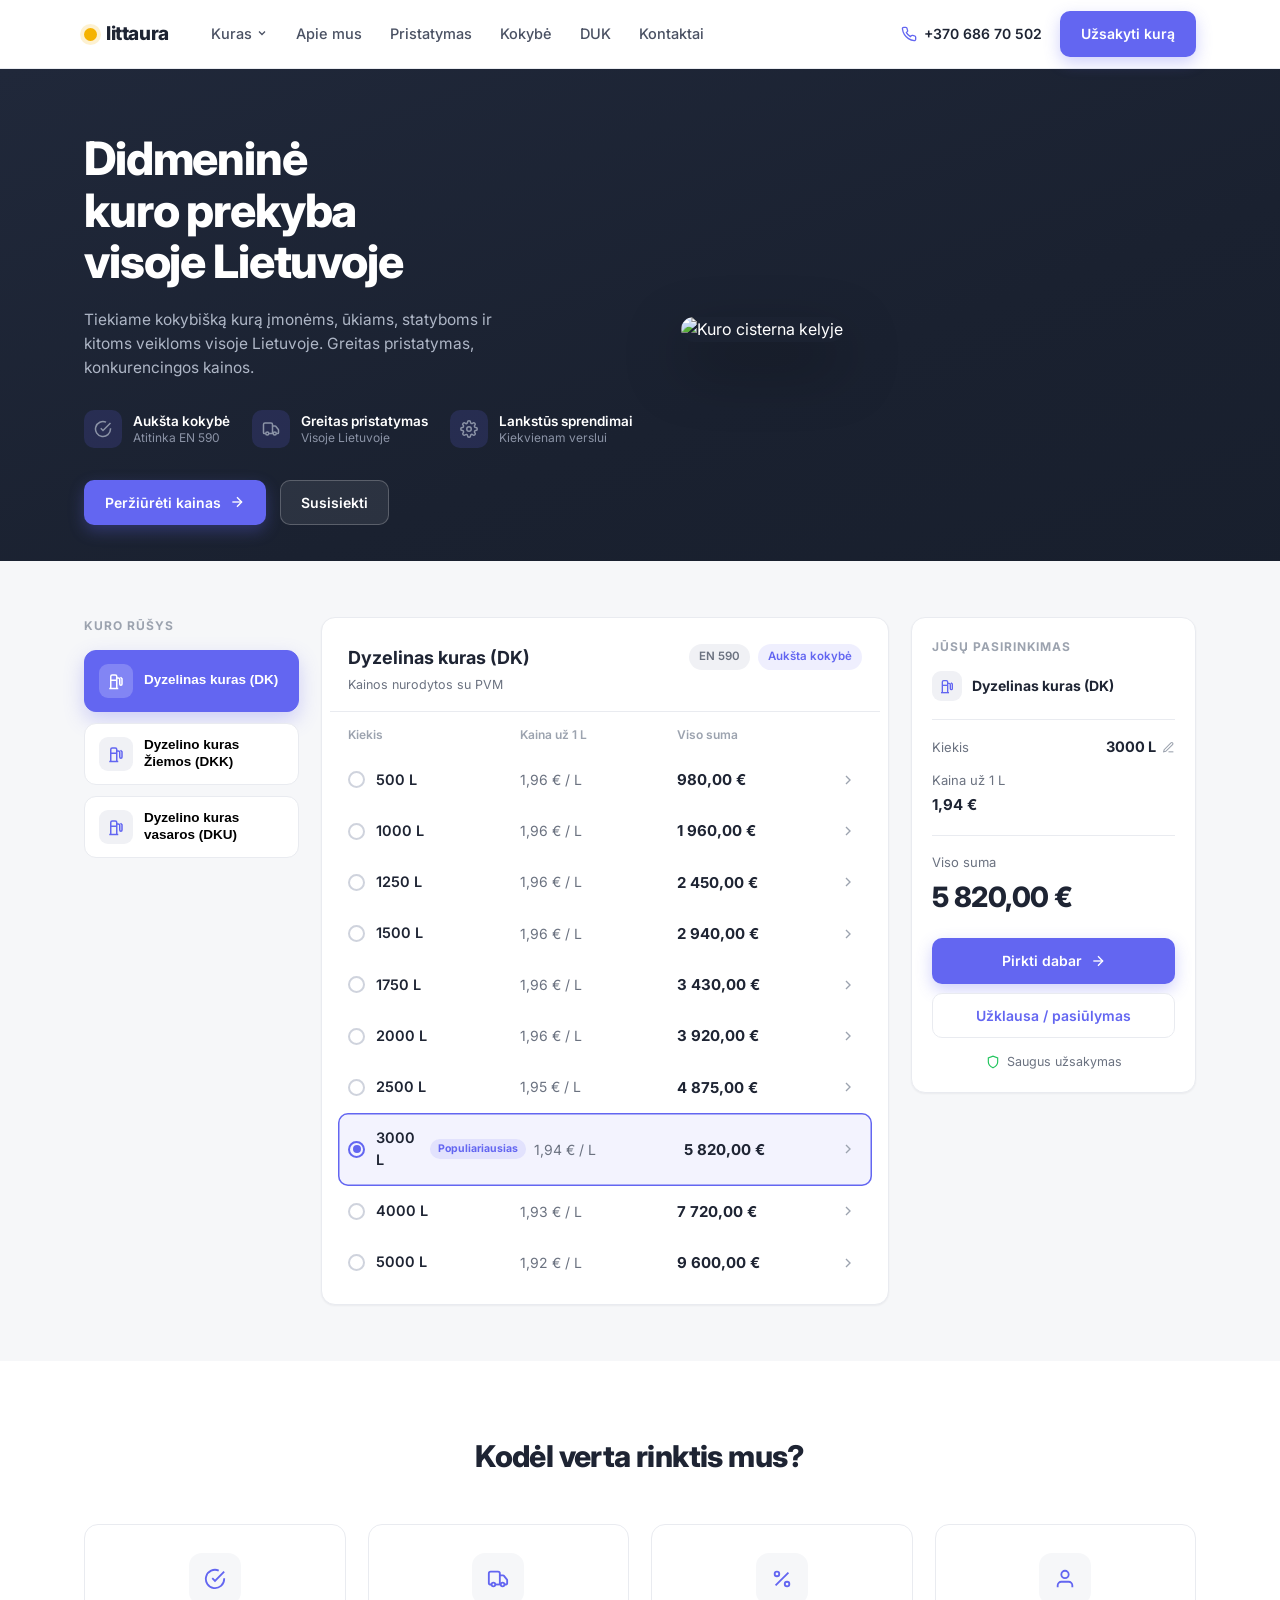
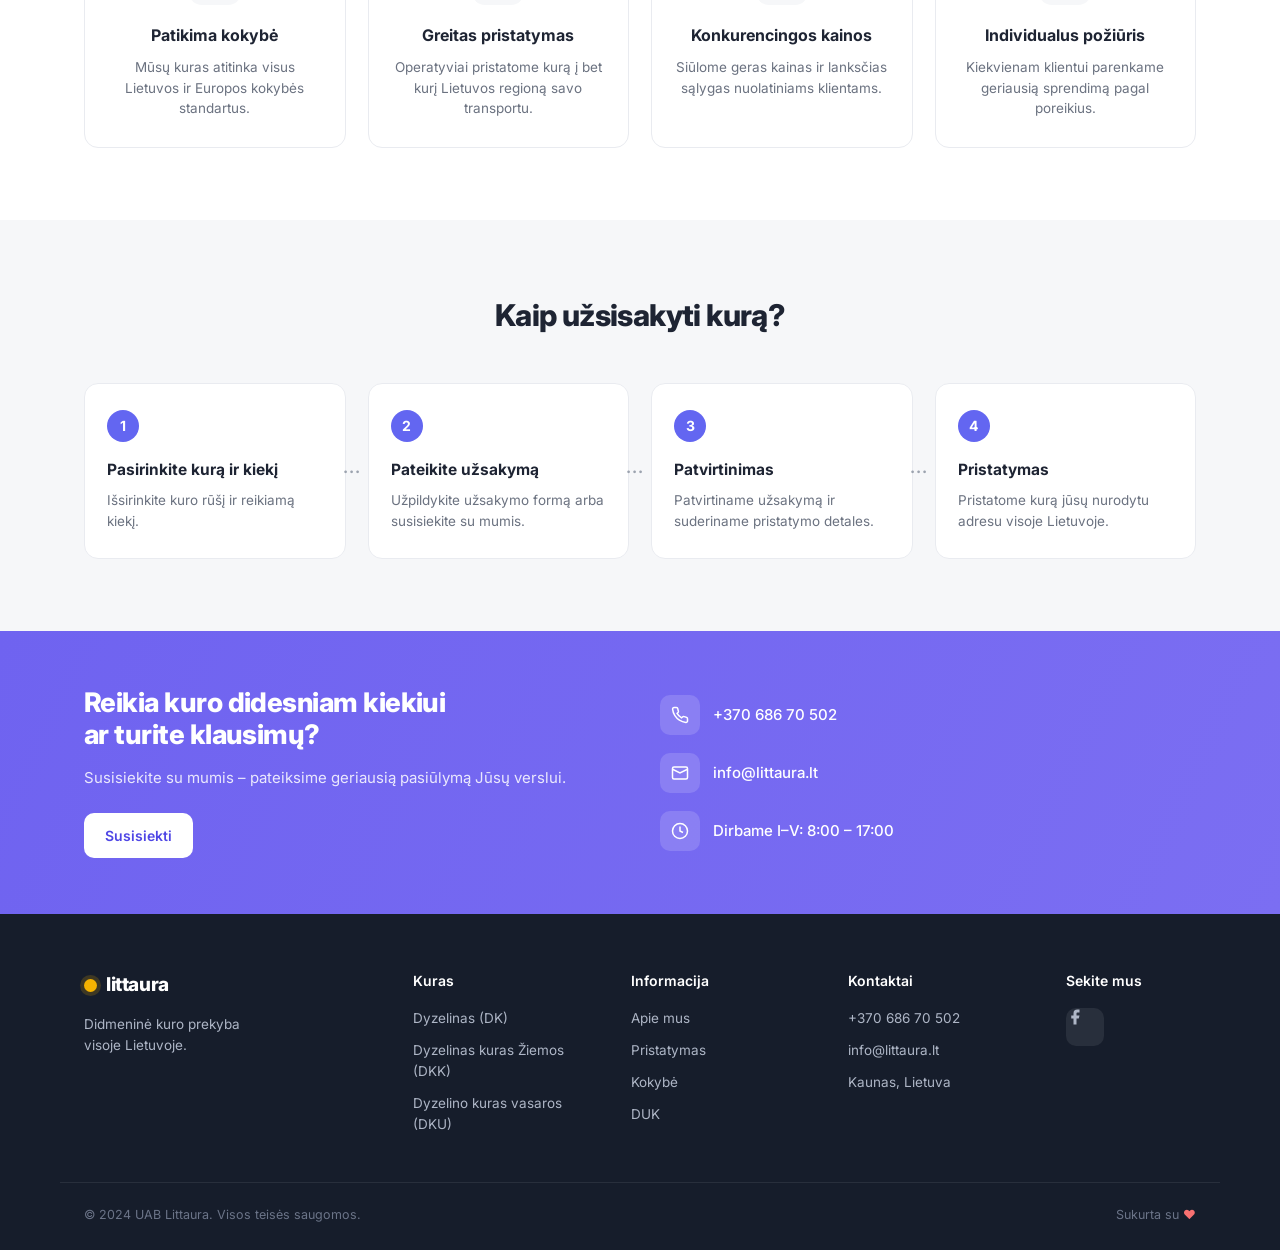
==== commit e4aa3d19: "Add test checkout/purchase page (no real payment yet) - New checkout.html: buyer + delivery form, Li" ====
--- a/index.html
+++ b/index.html
@@ -3,14 +3,36 @@
 <head>
   <meta charset="UTF-8" />
   <meta name="viewport" content="width=device-width, initial-scale=1.0" />
+
+  <!-- Google Tag Manager — įrašykite konteinerio ID į GTM_ID (pvz. 'GTM-ABCD123').
+       Kol tuščia, GTM neįkeliamas, bet dataLayer įvykiai vis tiek kaupiami. -->
+  <script>
+    window.dataLayer = window.dataLayer || [];
+    var GTM_ID = ''; // <- įklijuokite savo GTM konteinerio ID čia
+    if (GTM_ID) {
+      (function (w, d, s, l, i) {
+        w[l] = w[l] || []; w[l].push({ 'gtm.start': new Date().getTime(), event: 'gtm.js' });
+        var f = d.getElementsByTagName(s)[0], j = d.createElement(s),
+            dl = l != 'dataLayer' ? '&l=' + l : '';
+        j.async = true; j.src = 'https://www.googletagmanager.com/gtm.js?id=' + i + dl;
+        f.parentNode.insertBefore(j, f);
+      })(window, document, 'script', 'dataLayer', GTM_ID);
+    }
+  </script>
+  <!-- End Google Tag Manager -->
+
   <title>Littaura — Didmeninė kuro prekyba visoje Lietuvoje</title>
   <meta name="description" content="Tiekiame kokybišką kurą įmonėms, ūkiams, statyboms ir kitoms veikloms visoje Lietuvoje. Greitas pristatymas, konkurencingos kainos." />
   <link rel="preconnect" href="https://fonts.googleapis.com" />
   <link rel="preconnect" href="https://fonts.gstatic.com" crossorigin />
   <link href="https://fonts.googleapis.com/css2?family=Inter:wght@400;500;600;700;800&display=swap" rel="stylesheet" />
-  <link rel="stylesheet" href="styles.css?v=10" />
+  <link rel="stylesheet" href="styles.css?v=13" />
 </head>
 <body>
+  <!-- Google Tag Manager (noscript) — kai turėsite GTM ID, pakeiskite GTM-XXXXXXX žemiau ir pašalinkite šį komentarą.
+  <noscript><iframe src="https://www.googletagmanager.com/ns.html?id=GTM-XXXXXXX"
+    height="0" width="0" style="display:none;visibility:hidden"></iframe></noscript>
+  -->
   <!-- HEADER -->
   <header class="site-header">
     <div class="container header-inner">
@@ -157,9 +179,10 @@
           <strong id="sumTotal">5 820,00 €</strong>
         </div>
 
-        <a href="#" class="btn btn-primary btn-block order-trigger" id="continueOrder" data-prefill>Tęsti užsakymą
+        <a href="checkout.html" class="btn btn-primary btn-block" id="buyNow">Pirkti dabar
           <svg width="16" height="16" viewBox="0 0 24 24" fill="none" stroke="currentColor" stroke-width="2"><path d="M5 12h14"/><path d="m12 5 7 7-7 7"/></svg>
         </a>
+        <a href="#" class="btn btn-ghost-dark btn-block order-trigger" id="continueOrder" data-prefill>Užklausa / pasiūlymas</a>
         <p class="secure-note">
           <svg width="14" height="14" viewBox="0 0 24 24" fill="none" stroke="currentColor" stroke-width="2"><path d="M12 22s8-4 8-10V5l-8-3-8 3v7c0 6 8 10 8 10z"/></svg>
           Saugus užsakymas
@@ -253,19 +276,30 @@
 
         <div class="field-row">
           <div class="field">
-            <label for="f-name">Vardas / Įmonė *</label>
-            <input id="f-name" name="Vardas / Įmonė" type="text" required placeholder="Jūsų vardas arba įmonė" />
+            <label for="f-first">Vardas *</label>
+            <input id="f-first" name="Vardas" type="text" required placeholder="Jonas" autocomplete="given-name" />
+          </div>
+          <div class="field">
+            <label for="f-last">Pavardė *</label>
+            <input id="f-last" name="Pavardė" type="text" required placeholder="Petraitis" autocomplete="family-name" />
+          </div>
+        </div>
+
+        <div class="field-row">
+          <div class="field">
+            <label for="f-company">Įmonė</label>
+            <input id="f-company" name="Įmonė" type="text" placeholder="Jūsų įmonė (nebūtina)" autocomplete="organization" />
           </div>
           <div class="field">
             <label for="f-phone">Telefonas *</label>
-            <input id="f-phone" name="Telefonas" type="tel" required placeholder="+370 6XX XXXXX" />
+            <input id="f-phone" name="Telefonas" type="tel" required placeholder="+370 6XX XXXXX" autocomplete="tel" />
           </div>
         </div>
 
         <div class="field-row">
           <div class="field">
             <label for="f-email">El. paštas *</label>
-            <input id="f-email" name="El. paštas" type="email" required placeholder="vardas@imone.lt" />
+            <input id="f-email" name="El. paštas" type="email" required placeholder="vardas@imone.lt" autocomplete="email" />
           </div>
           <div class="field">
             <label for="f-city">Pristatymo miestas / adresas</label>
@@ -375,6 +409,6 @@
     </div>
   </footer>
 
-  <script src="script.js?v=10"></script>
+  <script src="script.js?v=13"></script>
 </body>
 </html>
--- a/styles.css
+++ b/styles.css
@@ -59,6 +59,8 @@
 .btn-ghost { background: rgba(255, 255, 255, .08); color: #fff; border-color: rgba(255, 255, 255, .22); }
 .btn-ghost:hover { background: rgba(255, 255, 255, .15); }
 .btn-white { background: #fff; color: var(--indigo-dark); }
+.btn-ghost-dark { background: #fff; color: var(--indigo); border-color: var(--line); margin-top: 9px; }
+.btn-ghost-dark:hover { border-color: var(--indigo); background: var(--bg-soft); }
 .btn-block { width: 100%; }
 
 /* ---------- Header ---------- */
@@ -404,6 +406,64 @@
 .footer-bottom { display: flex; justify-content: space-between; align-items: center; padding-top: 22px; font-size: 12.5px; color: #6b7488; }
 .heart { color: #f87171; }
 
+/* ---------- Checkout (test) ---------- */
+.co-bar { border-bottom: 1px solid var(--line); background: #fff; }
+.co-bar-inner { display: flex; align-items: center; justify-content: space-between; height: 64px; }
+.co-back { font-size: 14px; font-weight: 500; color: var(--muted); }
+.co-back:hover { color: var(--indigo); }
+
+.test-banner { background: #fff7ed; border-bottom: 1px solid #fed7aa; color: #9a3412; font-size: 13.5px; padding: 11px 0; text-align: center; }
+
+.checkout { padding: 36px 24px 64px; }
+.co-title { font-size: 28px; font-weight: 800; letter-spacing: -.02em; margin-bottom: 28px; }
+.checkout-grid { display: grid; grid-template-columns: 1fr 360px; gap: 32px; align-items: start; }
+
+.co-block { background: #fff; border: 1px solid var(--line); border-radius: var(--radius); padding: 24px; margin-bottom: 20px; }
+.co-h2 { font-size: 16px; font-weight: 700; margin-bottom: 18px; }
+
+.pay-methods { display: grid; grid-template-columns: 1fr 1fr; gap: 12px; }
+.pay-method { display: flex; align-items: center; gap: 11px; border: 1px solid var(--line); border-radius: 11px; padding: 13px 14px; cursor: pointer; transition: border-color .15s, background .15s; }
+.pay-method:hover { border-color: #c9ccf6; }
+.pay-method.is-selected { border-color: var(--indigo); background: #f3f3fe; box-shadow: inset 0 0 0 1px var(--indigo); }
+.pay-method input { accent-color: var(--indigo); width: 17px; height: 17px; flex-shrink: 0; }
+.pm-body { display: flex; flex-direction: column; line-height: 1.25; }
+.pm-name { font-size: 14px; font-weight: 600; }
+.pm-sub { font-size: 12px; color: var(--muted); }
+
+.co-terms { display: flex; align-items: flex-start; gap: 10px; font-size: 13.5px; color: var(--muted); padding: 4px 2px; }
+.co-terms input { margin-top: 2px; accent-color: var(--indigo); }
+.co-terms a { color: var(--indigo); }
+
+.co-summary { background: #fff; border: 1px solid var(--line); border-radius: var(--radius); padding: 24px; box-shadow: var(--shadow-sm); position: sticky; top: 24px; }
+.co-line { display: flex; align-items: center; justify-content: space-between; padding-bottom: 16px; border-bottom: 1px solid var(--line); margin-bottom: 4px; }
+.co-fuel { font-size: 14.5px; font-weight: 700; }
+.co-row { display: flex; justify-content: space-between; align-items: center; padding: 9px 0; font-size: 14px; }
+.co-row span { color: var(--muted); }
+.co-muted strong { font-weight: 500; color: var(--muted); }
+.co-total { display: flex; justify-content: space-between; align-items: baseline; padding: 14px 0 18px; margin-top: 4px; border-top: 1px solid var(--line); }
+.co-total span { font-size: 14px; font-weight: 600; }
+.co-total strong { font-size: 24px; font-weight: 800; letter-spacing: -.02em; }
+.co-status { font-size: 13px; color: var(--muted); margin-top: 12px; text-align: center; display: none; }
+.co-status.show { display: block; }
+
+/* Success overlay */
+.pay-success { position: fixed; inset: 0; z-index: 100; background: rgba(18, 22, 33, .55); backdrop-filter: blur(3px); display: flex; align-items: center; justify-content: center; padding: 20px; opacity: 0; visibility: hidden; transition: opacity .2s, visibility .2s; }
+.pay-success.open { opacity: 1; visibility: visible; }
+.ps-card { background: #fff; border-radius: 18px; padding: 34px 30px; max-width: 420px; width: 100%; text-align: center; box-shadow: 0 30px 80px rgba(0, 0, 0, .35); }
+.ps-check { width: 64px; height: 64px; border-radius: 50%; background: #dcfce7; color: #16a34a; display: grid; place-items: center; margin: 0 auto 18px; }
+.ps-card h2 { font-size: 22px; font-weight: 800; }
+.ps-test { font-size: 13px; color: var(--muted); margin: 6px 0 20px; }
+.ps-details { text-align: left; background: var(--bg-soft); border-radius: 12px; padding: 14px 16px; margin-bottom: 22px; }
+
+@media (max-width: 820px) {
+  .checkout-grid { grid-template-columns: 1fr; }
+  .co-summary { position: static; }
+}
+@media (max-width: 480px) {
+  .pay-methods { grid-template-columns: 1fr; }
+  .field-row { grid-template-columns: 1fr; gap: 0; }
+}
+
 /* ---------- Responsive ---------- */
 @media (max-width: 980px) {
   .pricing-grid { grid-template-columns: 1fr; }
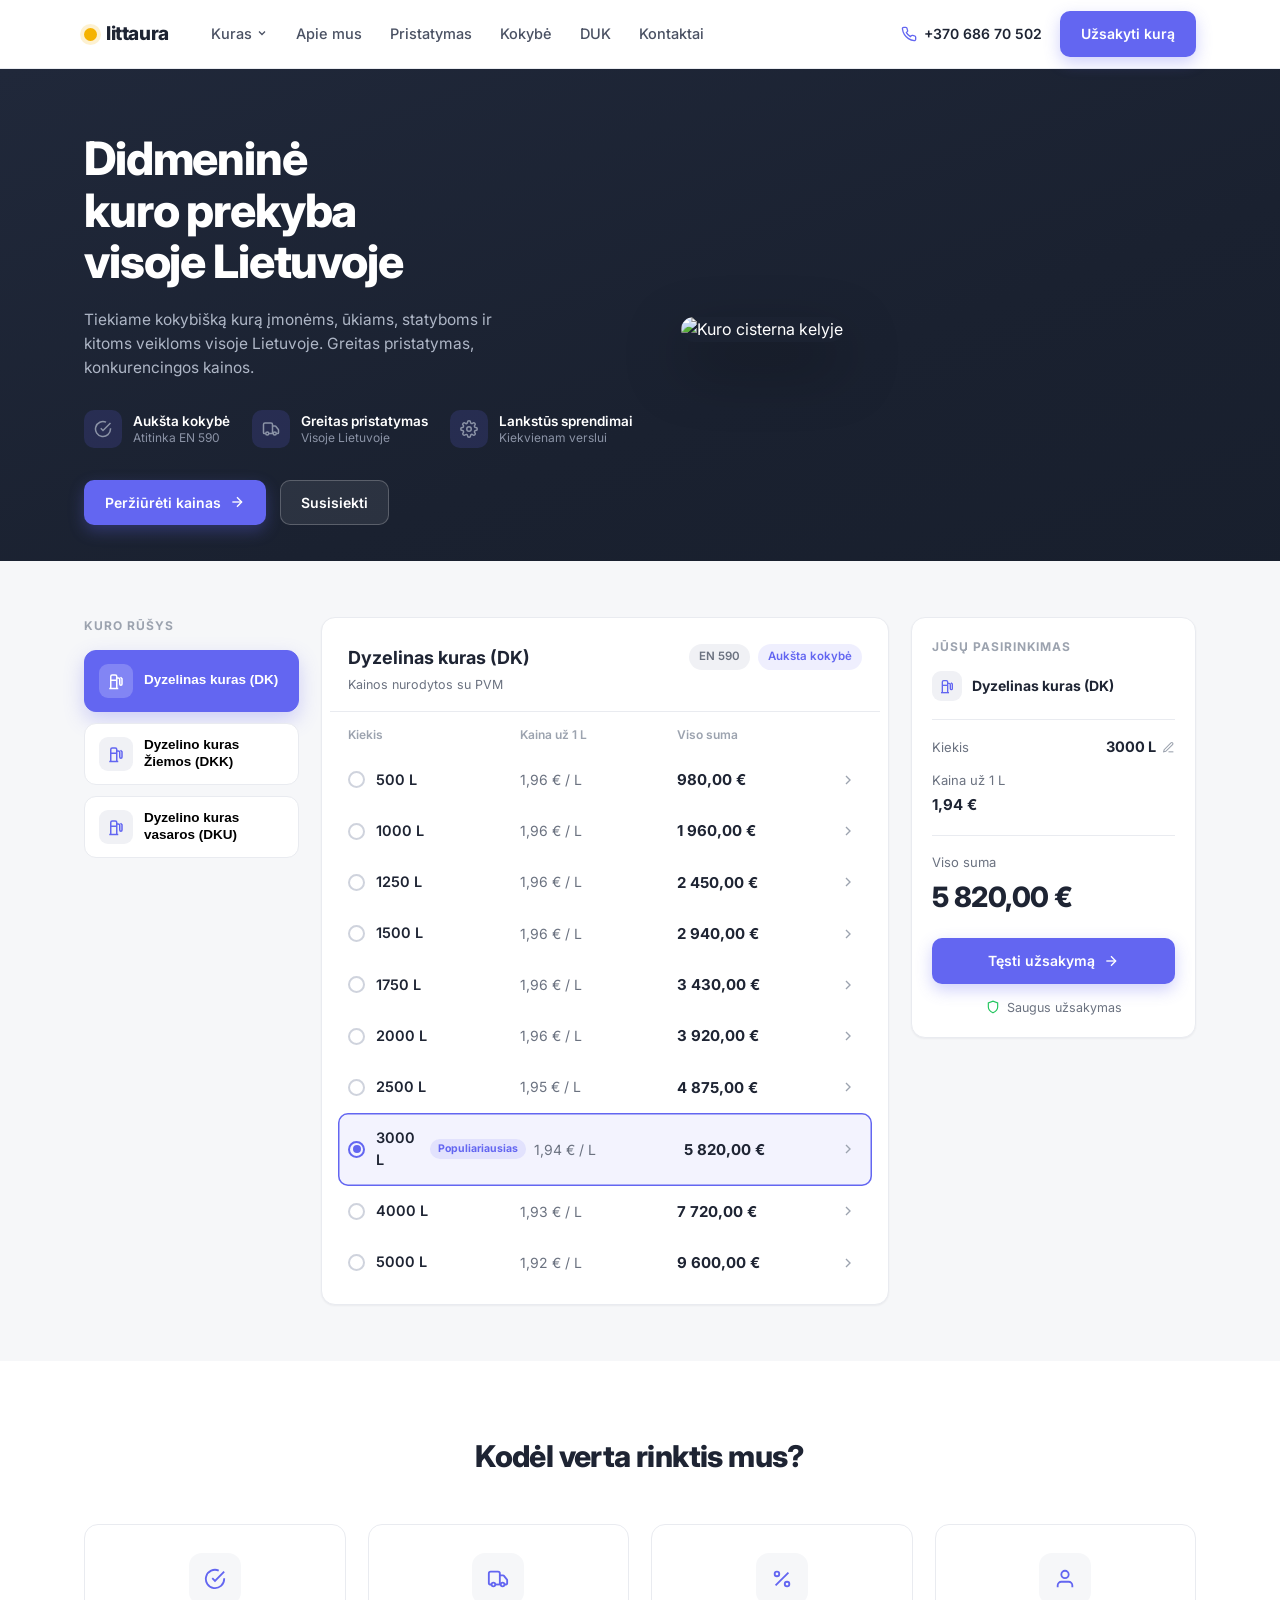
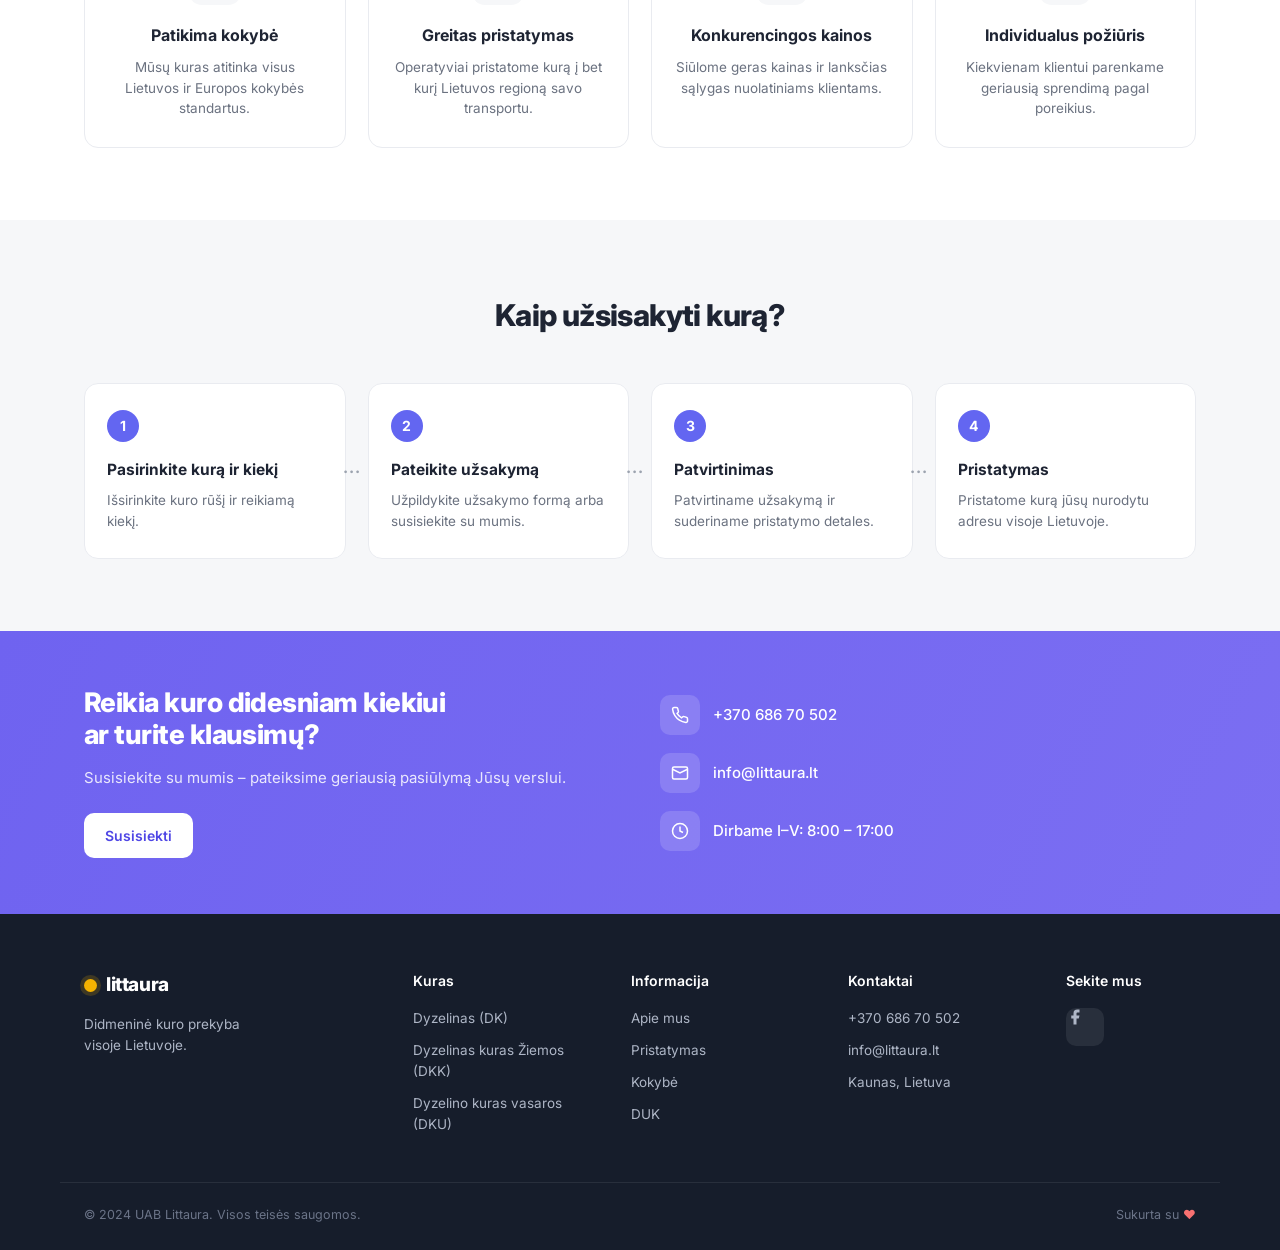
==== commit 51347a46: "Hide checkout links from home page (test only) - Restore summary button to "Tęsti užsakymą" (inquiry" ====
--- a/index.html
+++ b/index.html
@@ -26,7 +26,7 @@
   <link rel="preconnect" href="https://fonts.googleapis.com" />
   <link rel="preconnect" href="https://fonts.gstatic.com" crossorigin />
   <link href="https://fonts.googleapis.com/css2?family=Inter:wght@400;500;600;700;800&display=swap" rel="stylesheet" />
-  <link rel="stylesheet" href="styles.css?v=13" />
+  <link rel="stylesheet" href="styles.css?v=15" />
 </head>
 <body>
   <!-- Google Tag Manager (noscript) — kai turėsite GTM ID, pakeiskite GTM-XXXXXXX žemiau ir pašalinkite šį komentarą.
@@ -179,10 +179,9 @@
           <strong id="sumTotal">5 820,00 €</strong>
         </div>
 
-        <a href="checkout.html" class="btn btn-primary btn-block" id="buyNow">Pirkti dabar
+        <a href="#" class="btn btn-primary btn-block order-trigger" id="continueOrder" data-prefill>Tęsti užsakymą
           <svg width="16" height="16" viewBox="0 0 24 24" fill="none" stroke="currentColor" stroke-width="2"><path d="M5 12h14"/><path d="m12 5 7 7-7 7"/></svg>
         </a>
-        <a href="#" class="btn btn-ghost-dark btn-block order-trigger" id="continueOrder" data-prefill>Užklausa / pasiūlymas</a>
         <p class="secure-note">
           <svg width="14" height="14" viewBox="0 0 24 24" fill="none" stroke="currentColor" stroke-width="2"><path d="M12 22s8-4 8-10V5l-8-3-8 3v7c0 6 8 10 8 10z"/></svg>
           Saugus užsakymas
@@ -409,6 +408,6 @@
     </div>
   </footer>
 
-  <script src="script.js?v=13"></script>
+  <script src="script.js?v=15"></script>
 </body>
 </html>
--- a/styles.css
+++ b/styles.css
@@ -437,6 +437,11 @@
 .co-summary { background: #fff; border: 1px solid var(--line); border-radius: var(--radius); padding: 24px; box-shadow: var(--shadow-sm); position: sticky; top: 24px; }
 .co-line { display: flex; align-items: center; justify-content: space-between; padding-bottom: 16px; border-bottom: 1px solid var(--line); margin-bottom: 4px; }
 .co-fuel { font-size: 14.5px; font-weight: 700; }
+.co-edit { display: grid; gap: 12px; padding: 4px 0 16px; margin-bottom: 6px; border-bottom: 1px solid var(--line); }
+.co-field { display: flex; flex-direction: column; gap: 6px; }
+.co-field span { font-size: 12.5px; font-weight: 600; color: #404a5e; }
+.co-field select { font-family: inherit; font-size: 14.5px; color: var(--text); padding: 11px 12px; border: 1px solid var(--line); border-radius: 10px; background: var(--bg-soft); cursor: pointer; transition: border-color .15s, background .15s, box-shadow .15s; }
+.co-field select:focus { outline: none; border-color: var(--indigo); background: #fff; box-shadow: 0 0 0 3px rgba(99, 102, 241, .12); }
 .co-row { display: flex; justify-content: space-between; align-items: center; padding: 9px 0; font-size: 14px; }
 .co-row span { color: var(--muted); }
 .co-muted strong { font-weight: 500; color: var(--muted); }
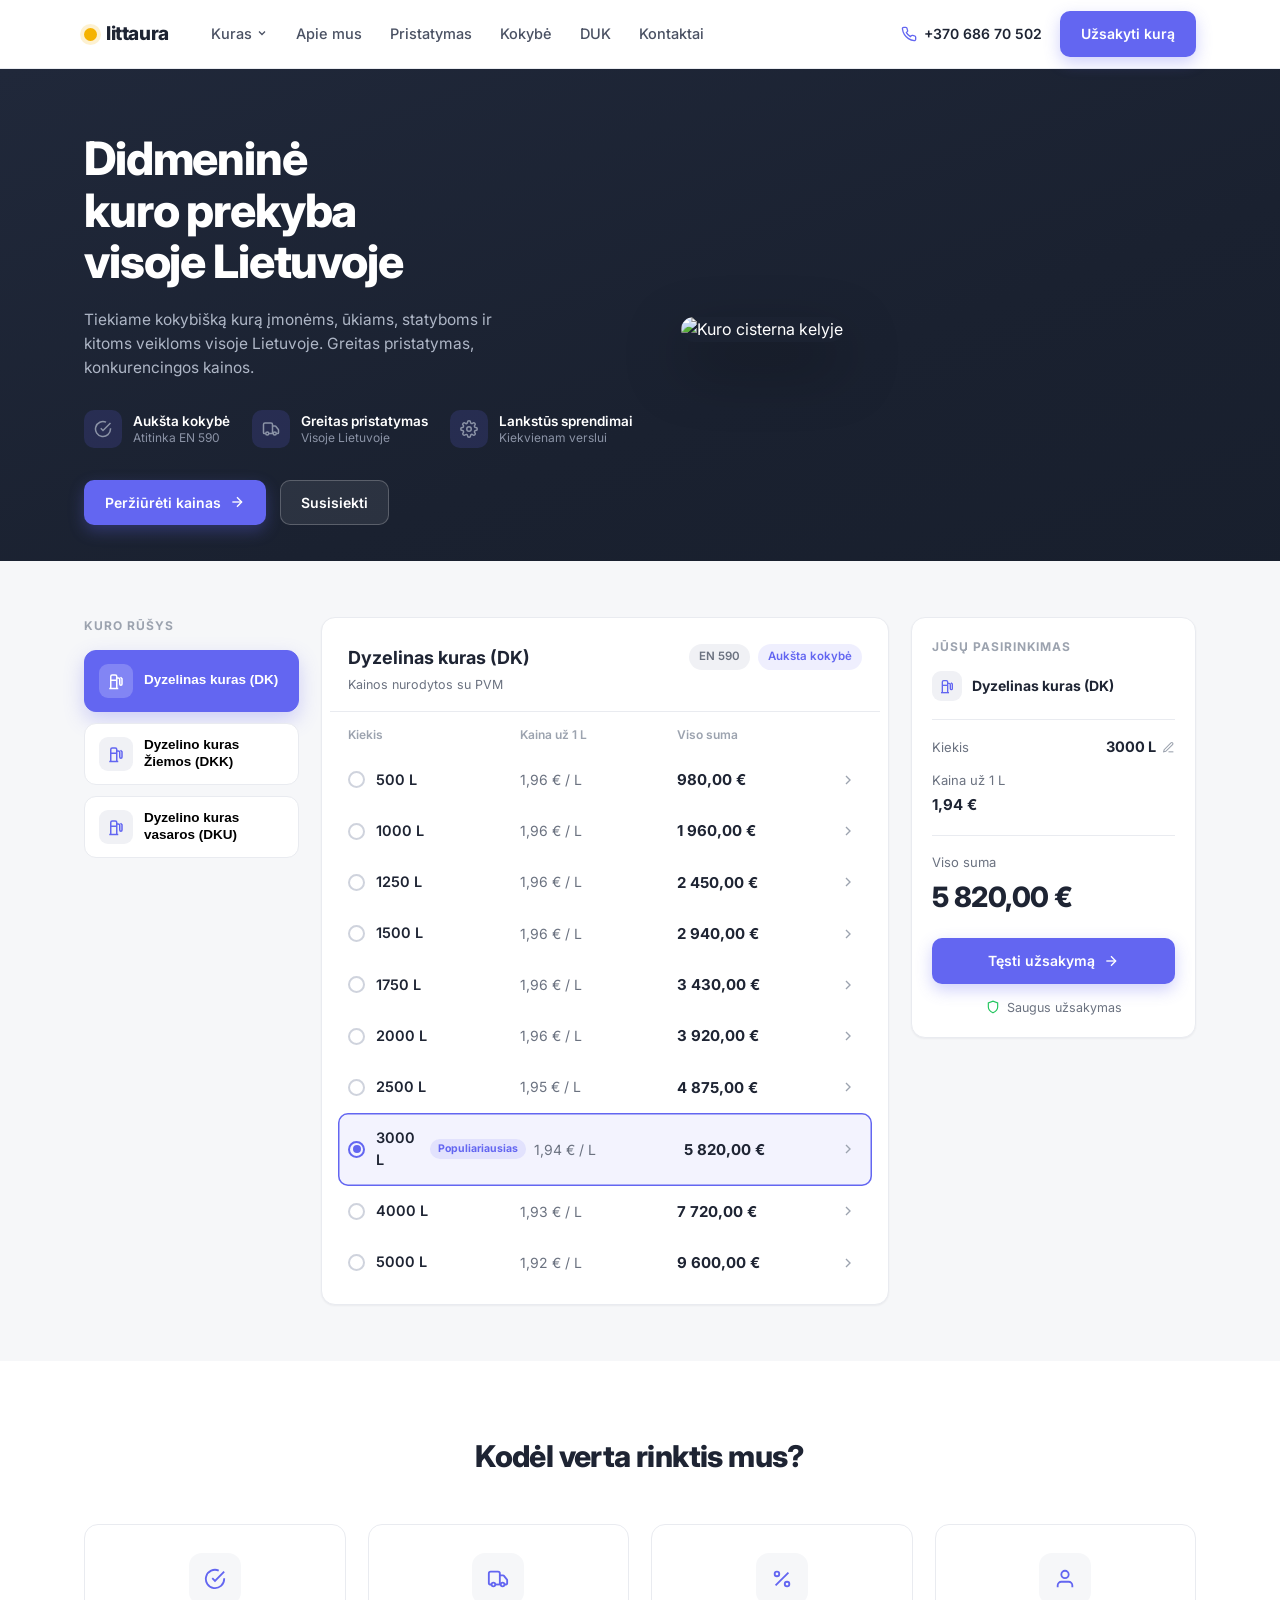
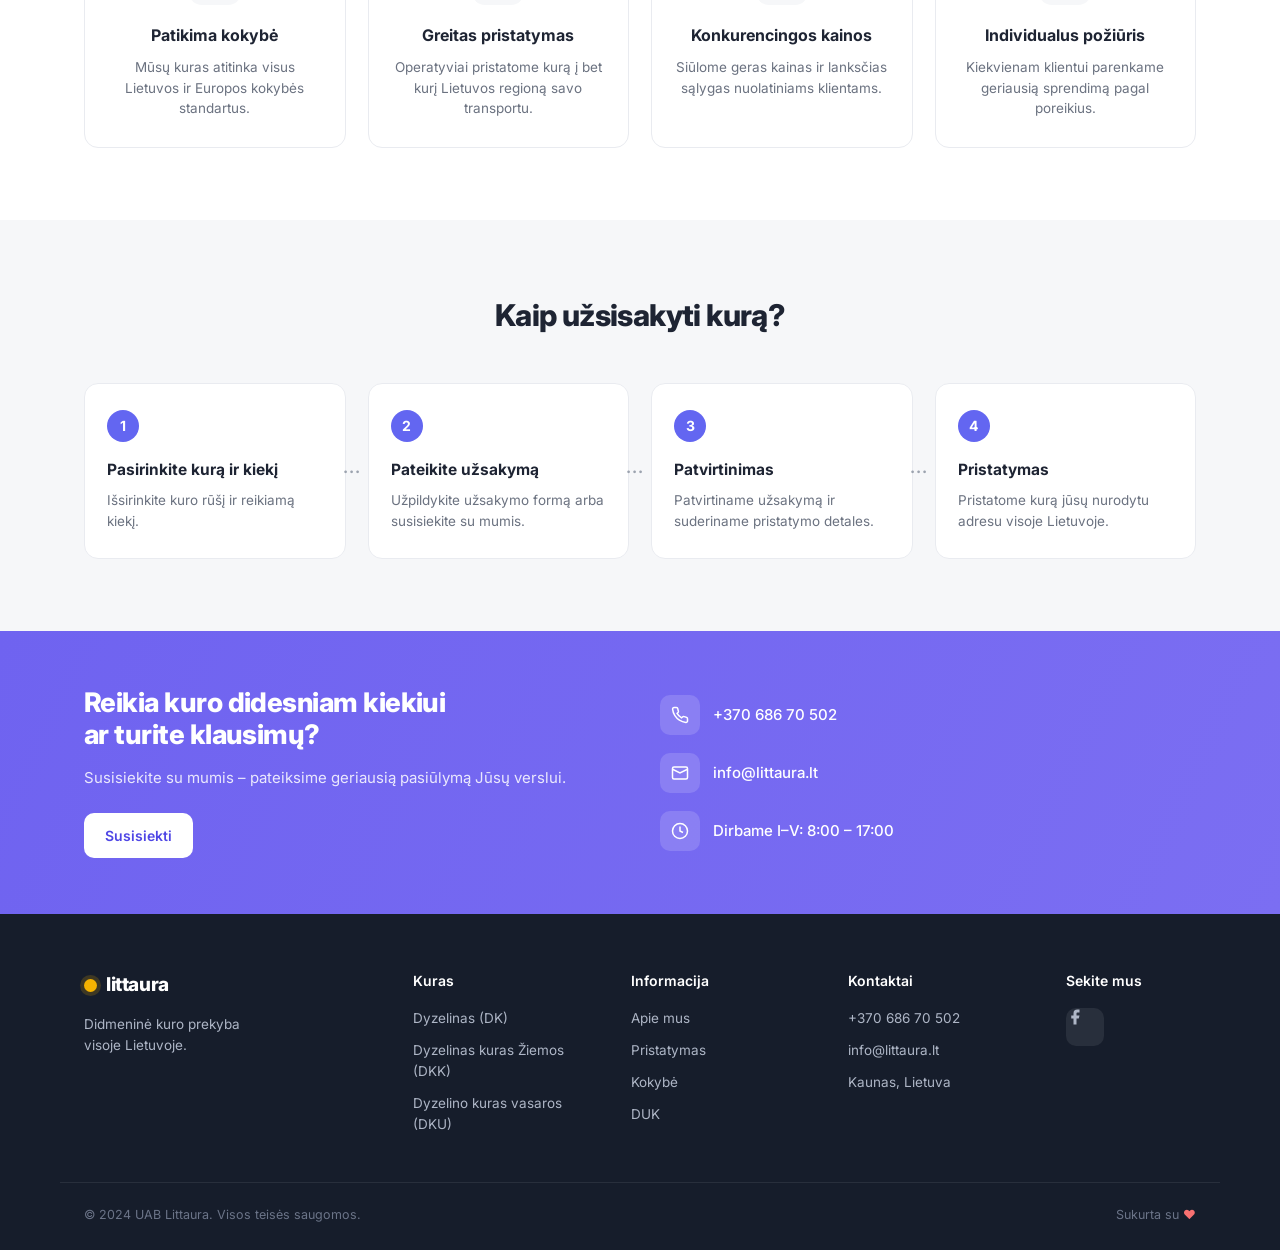
==== commit 779fd9a9: "Include buyer user_data in checkout purchase event The purchase dataLayer event now carries user_dat" ====
--- a/index.html
+++ b/index.html
@@ -26,7 +26,7 @@
   <link rel="preconnect" href="https://fonts.googleapis.com" />
   <link rel="preconnect" href="https://fonts.gstatic.com" crossorigin />
   <link href="https://fonts.googleapis.com/css2?family=Inter:wght@400;500;600;700;800&display=swap" rel="stylesheet" />
-  <link rel="stylesheet" href="styles.css?v=15" />
+  <link rel="stylesheet" href="styles.css?v=16" />
 </head>
 <body>
   <!-- Google Tag Manager (noscript) — kai turėsite GTM ID, pakeiskite GTM-XXXXXXX žemiau ir pašalinkite šį komentarą.
@@ -408,6 +408,6 @@
     </div>
   </footer>
 
-  <script src="script.js?v=15"></script>
+  <script src="script.js?v=16"></script>
 </body>
 </html>
